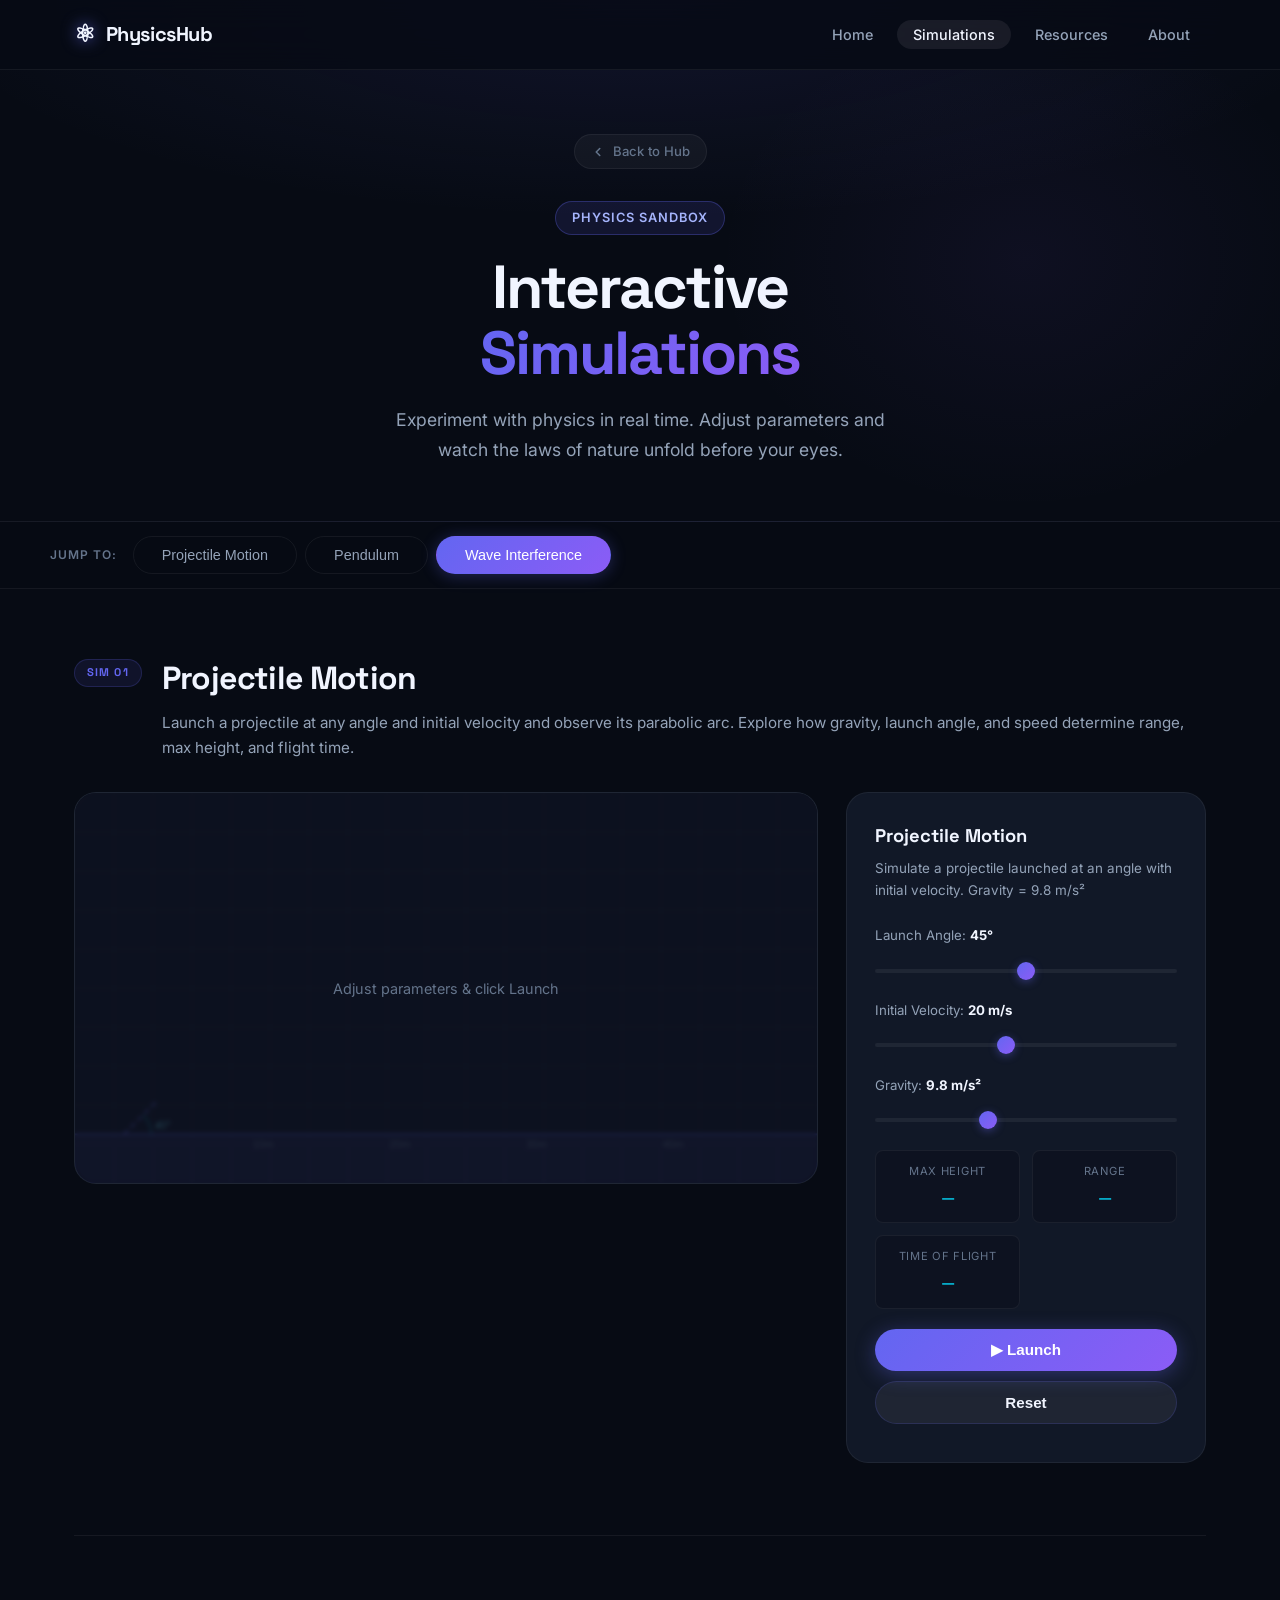
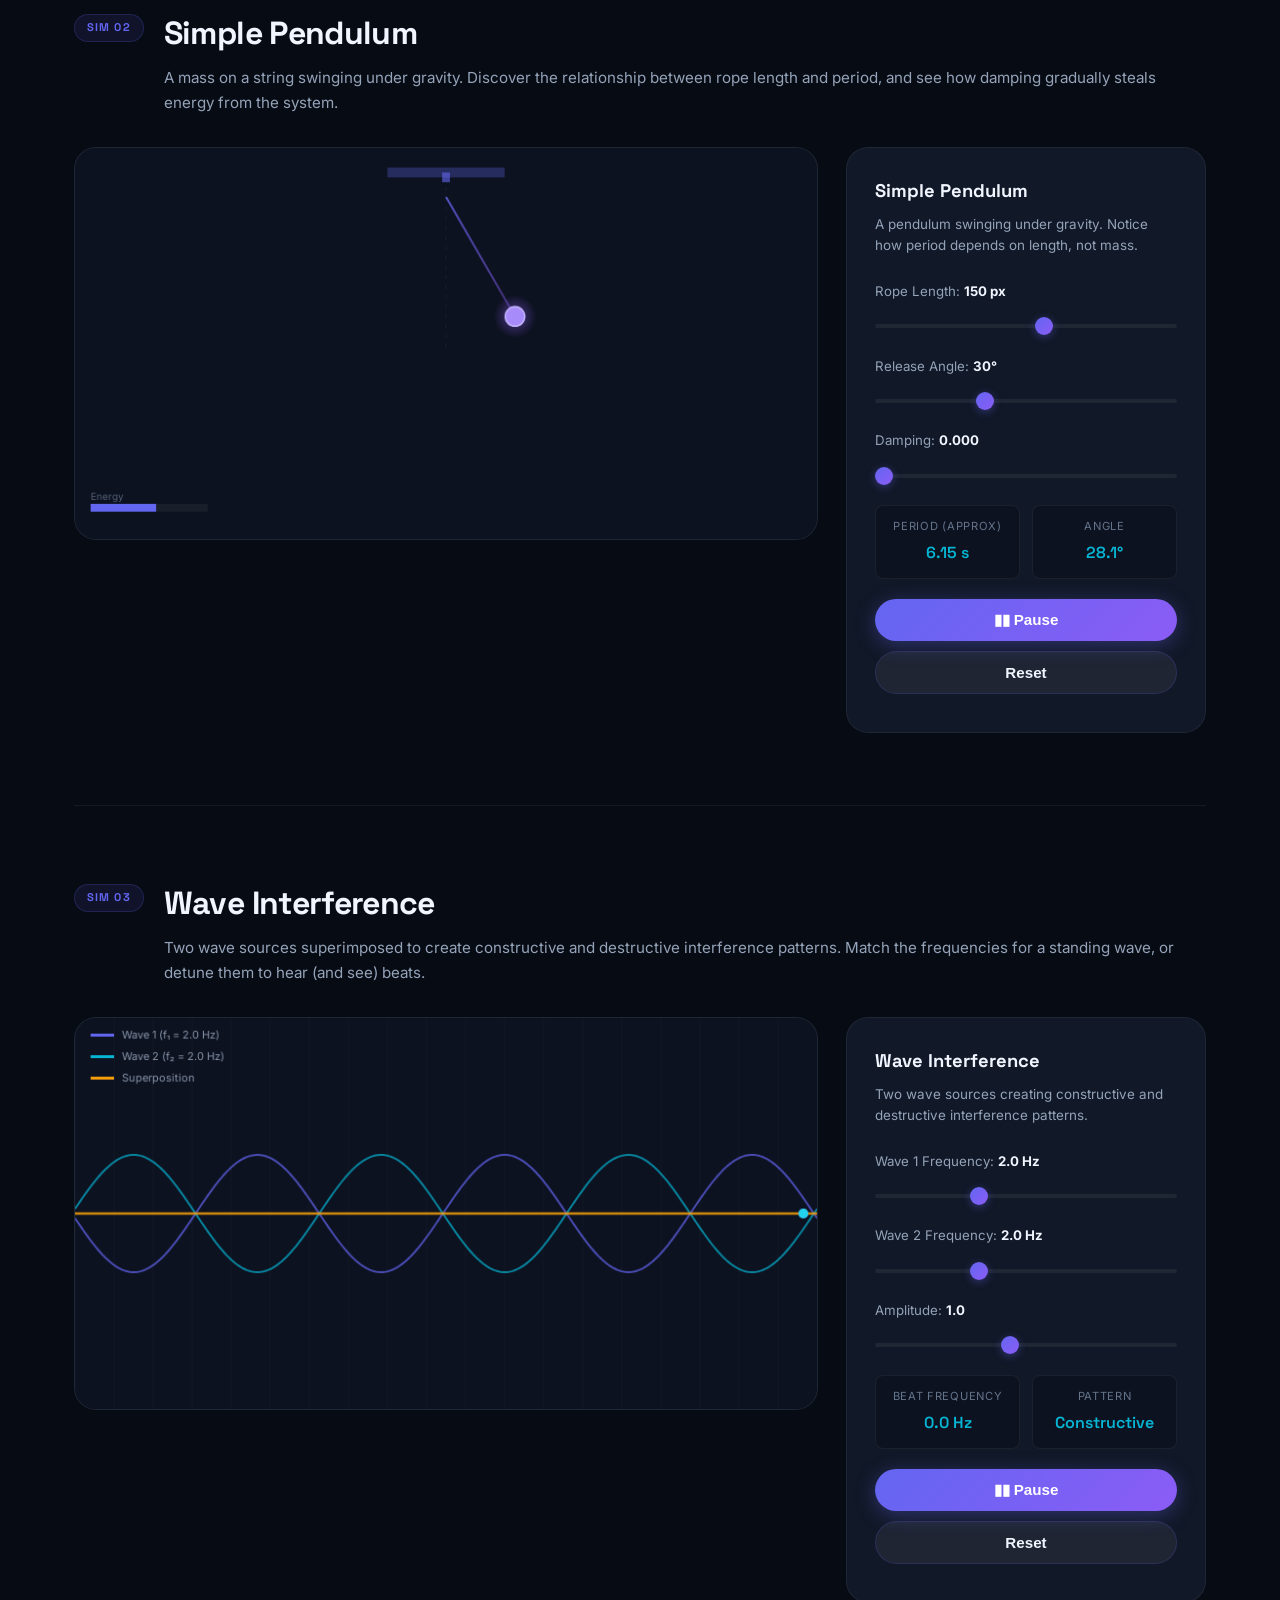
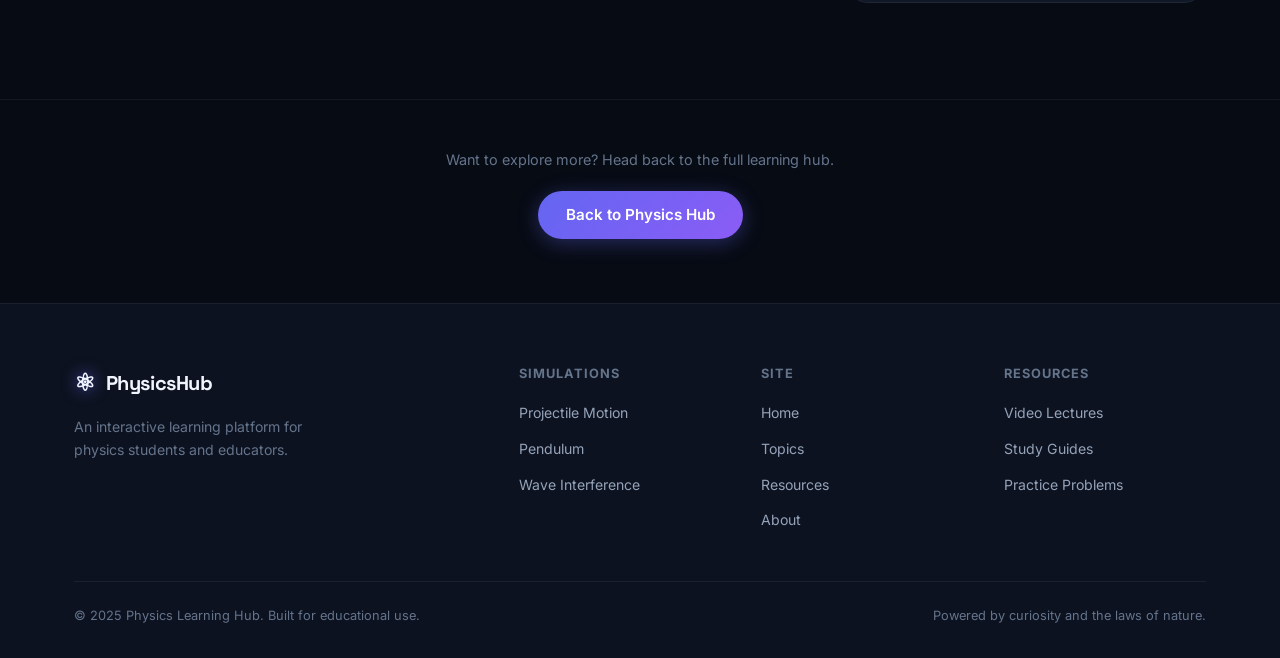
==== simulations.html @ 1db7831d "Initial commit: Physics Learning Hub with interactive simulations" ====
<!DOCTYPE html>
<html lang="en">
<head>
  <meta charset="UTF-8" />
  <meta name="viewport" content="width=device-width, initial-scale=1.0" />
  <title>Interactive Simulations — Physics Learning Hub</title>
  <link rel="stylesheet" href="styles.css" />
  <link rel="preconnect" href="https://fonts.googleapis.com" />
  <link href="https://fonts.googleapis.com/css2?family=Inter:wght@300;400;500;600;700;800&family=Space+Grotesk:wght@400;500;600;700&display=swap" rel="stylesheet" />
  <style>
    /* ---- Simulations page–specific overrides ---- */

    /* Hero / page header */
    .sim-page-hero {
      padding: calc(var(--nav-h) + 64px) 0 56px;
      text-align: center;
      background: radial-gradient(ellipse 80% 60% at 50% 0%,
        rgba(99, 102, 241, 0.10) 0%, transparent 70%);
      border-bottom: 1px solid var(--border-subtle);
      position: relative;
    }

    .sim-page-hero::before {
      content: '';
      position: absolute;
      inset: 0;
      background: radial-gradient(ellipse 40% 80% at 80% 50%,
        rgba(139, 92, 246, 0.06) 0%, transparent 60%);
      pointer-events: none;
    }

    .sim-hero-back {
      display: inline-flex;
      align-items: center;
      gap: 8px;
      font-size: 0.82rem;
      font-weight: 500;
      color: var(--text-muted);
      background: rgba(255,255,255,0.04);
      border: 1px solid var(--border-subtle);
      padding: 6px 16px;
      border-radius: 999px;
      margin-bottom: 32px;
      transition: color 0.2s, border-color 0.2s, background 0.2s;
    }

    .sim-hero-back:hover {
      color: var(--text-primary);
      border-color: rgba(99,102,241,0.35);
      background: rgba(99,102,241,0.06);
    }

    .sim-hero-back svg {
      width: 14px; height: 14px;
      display: inline-block;
    }

    .sim-page-hero .hero-badge {
      animation: none;
      margin-bottom: 20px;
    }

    .sim-page-title {
      font-family: 'Space Grotesk', sans-serif;
      font-size: clamp(2.2rem, 5vw, 3.8rem);
      font-weight: 800;
      letter-spacing: -0.03em;
      line-height: 1.08;
      margin-bottom: 18px;
    }

    .sim-page-subtitle {
      color: var(--text-secondary);
      font-size: clamp(0.95rem, 2vw, 1.1rem);
      max-width: 500px;
      margin: 0 auto;
      line-height: 1.7;
    }

    /* Tab nav strip */
    .sim-tab-strip {
      position: sticky;
      top: var(--nav-h);
      z-index: 100;
      background: rgba(7, 11, 20, 0.88);
      backdrop-filter: blur(16px);
      border-bottom: 1px solid var(--border-subtle);
      padding: 14px 24px;
    }

    .sim-tab-inner {
      max-width: 1180px;
      margin: 0 auto;
      display: flex;
      align-items: center;
      gap: 10px;
      flex-wrap: wrap;
    }

    .sim-tab-label {
      font-size: 0.75rem;
      font-weight: 600;
      text-transform: uppercase;
      letter-spacing: 0.08em;
      color: var(--text-muted);
      margin-right: 6px;
    }

    /* Simulation blocks — full-width stacked layout */
    .sim-blocks-section {
      padding: 64px 0 80px;
    }

    .sim-block {
      margin-bottom: 72px;
      padding-bottom: 72px;
      border-bottom: 1px solid var(--border-subtle);
    }

    .sim-block:last-child {
      margin-bottom: 0;
      padding-bottom: 0;
      border-bottom: none;
    }

    .sim-block-header {
      display: flex;
      align-items: flex-start;
      gap: 20px;
      margin-bottom: 32px;
    }

    .sim-block-number {
      font-family: 'Space Grotesk', sans-serif;
      font-size: 0.7rem;
      font-weight: 700;
      text-transform: uppercase;
      letter-spacing: 0.1em;
      color: var(--accent-indigo);
      background: rgba(99,102,241,0.1);
      border: 1px solid rgba(99,102,241,0.2);
      border-radius: 999px;
      padding: 4px 12px;
      white-space: nowrap;
      margin-top: 6px;
      flex-shrink: 0;
    }

    .sim-block-title {
      font-family: 'Space Grotesk', sans-serif;
      font-size: clamp(1.4rem, 3vw, 2rem);
      font-weight: 700;
      letter-spacing: -0.02em;
      margin-bottom: 6px;
    }

    .sim-block-desc {
      color: var(--text-secondary);
      font-size: 0.95rem;
      line-height: 1.65;
    }

    /* Wider canvas layout on dedicated page */
    .sim-block .demo-layout {
      grid-template-columns: 1fr 360px;
    }

    /* Make canvas area taller on dedicated page */
    .sim-block .demo-canvas-wrap canvas {
      width: 100%;
      height: auto;
    }

    /* Footer link back */
    .sim-footer-back {
      text-align: center;
      padding: 48px 0 64px;
      border-top: 1px solid var(--border-subtle);
      margin-top: 16px;
    }

    .sim-footer-back p {
      color: var(--text-muted);
      font-size: 0.9rem;
      margin-bottom: 20px;
    }

    /* Active nav link highlight on simulations page */
    .nav-link.active-page {
      color: var(--text-primary);
      background: rgba(255,255,255,0.07);
    }

    /* Responsive */
    @media (max-width: 1024px) {
      .sim-block .demo-layout {
        grid-template-columns: 1fr;
      }
    }

    @media (max-width: 768px) {
      .sim-blocks-section { padding: 40px 0 60px; }
      .sim-block { margin-bottom: 52px; padding-bottom: 52px; }
    }
  </style>
</head>
<body>

  <!-- ===================== NAVIGATION ===================== -->
  <nav class="navbar" id="navbar">
    <div class="nav-container">
      <a href="index.html" class="nav-logo">
        <span class="logo-icon">⚛</span>
        <span class="logo-text">PhysicsHub</span>
      </a>
      <ul class="nav-links" id="navLinks">
        <li><a href="index.html" class="nav-link">Home</a></li>
        <li><a href="simulations.html" class="nav-link active-page">Simulations</a></li>
        <li><a href="index.html#resources" class="nav-link">Resources</a></li>
        <li><a href="index.html#about" class="nav-link">About</a></li>
      </ul>
      <button class="nav-toggle" id="navToggle" aria-label="Toggle menu">
        <span></span><span></span><span></span>
      </button>
    </div>
  </nav>

  <!-- ===================== PAGE HERO ===================== -->
  <section class="sim-page-hero">
    <div class="container">
      <div>
        <a href="index.html" class="sim-hero-back">
          <svg viewBox="0 0 16 16" fill="none" xmlns="http://www.w3.org/2000/svg">
            <path d="M10 12L6 8l4-4" stroke="currentColor" stroke-width="1.8" stroke-linecap="round" stroke-linejoin="round"/>
          </svg>
          Back to Hub
        </a>
      </div>
      <div class="hero-badge">Physics Sandbox</div>
      <h1 class="sim-page-title">
        Interactive<br />
        <span class="gradient-text">Simulations</span>
      </h1>
      <p class="sim-page-subtitle">
        Experiment with physics in real time. Adjust parameters and watch the laws of nature unfold before your eyes.
      </p>
    </div>
  </section>

  <!-- ===================== STICKY TAB STRIP ===================== -->
  <div class="sim-tab-strip">
    <div class="sim-tab-inner">
      <span class="sim-tab-label">Jump to:</span>
      <div class="demo-tabs" style="margin-bottom:0; justify-content:flex-start;">
        <button class="demo-tab active" data-demo="projectile">Projectile Motion</button>
        <button class="demo-tab" data-demo="pendulum">Pendulum</button>
        <button class="demo-tab" data-demo="wave">Wave Interference</button>
      </div>
    </div>
  </div>

  <!-- ===================== SIMULATION BLOCKS ===================== -->
  <section class="sim-blocks-section">
    <div class="container">

      <!-- ---- 1. Projectile Motion ---- -->
      <div class="sim-block" id="demo-projectile">
        <div class="sim-block-header">
          <span class="sim-block-number">Sim 01</span>
          <div>
            <h2 class="sim-block-title">Projectile Motion</h2>
            <p class="sim-block-desc">
              Launch a projectile at any angle and initial velocity and observe its parabolic arc.
              Explore how gravity, launch angle, and speed determine range, max height, and flight time.
            </p>
          </div>
        </div>

        <div class="demo-layout">
          <div class="demo-canvas-wrap">
            <canvas id="projectileCanvas" width="760" height="400"></canvas>
            <div class="canvas-overlay" id="projectileOverlay">
              <span>Adjust parameters &amp; click Launch</span>
            </div>
          </div>
          <div class="demo-controls">
            <h3 class="controls-title">Projectile Motion</h3>
            <p class="controls-desc">Simulate a projectile launched at an angle with initial velocity. Gravity = 9.8 m/s²</p>
            <div class="control-group">
              <label for="projAngle">Launch Angle: <strong id="angleVal">45°</strong></label>
              <input type="range" id="projAngle" min="5" max="85" value="45" class="slider" />
            </div>
            <div class="control-group">
              <label for="projVelocity">Initial Velocity: <strong id="velVal">20 m/s</strong></label>
              <input type="range" id="projVelocity" min="5" max="40" value="20" class="slider" />
            </div>
            <div class="control-group">
              <label for="projGravity">Gravity: <strong id="gravVal">9.8 m/s²</strong></label>
              <input type="range" id="projGravity" min="1" max="25" value="9.8" step="0.1" class="slider" />
            </div>
            <div class="demo-readouts">
              <div class="readout">
                <span class="readout-label">Max Height</span>
                <span class="readout-value" id="readMaxH">—</span>
              </div>
              <div class="readout">
                <span class="readout-label">Range</span>
                <span class="readout-value" id="readRange">—</span>
              </div>
              <div class="readout">
                <span class="readout-label">Time of Flight</span>
                <span class="readout-value" id="readTime">—</span>
              </div>
            </div>
            <button class="btn btn-primary" id="launchBtn">&#9654; Launch</button>
            <button class="btn btn-ghost" id="resetProjBtn">Reset</button>
          </div>
        </div>
      </div>

      <!-- ---- 2. Pendulum ---- -->
      <div class="sim-block" id="demo-pendulum">
        <div class="sim-block-header">
          <span class="sim-block-number">Sim 02</span>
          <div>
            <h2 class="sim-block-title">Simple Pendulum</h2>
            <p class="sim-block-desc">
              A mass on a string swinging under gravity. Discover the relationship between rope length
              and period, and see how damping gradually steals energy from the system.
            </p>
          </div>
        </div>

        <div class="demo-layout">
          <div class="demo-canvas-wrap">
            <canvas id="pendulumCanvas" width="760" height="400"></canvas>
          </div>
          <div class="demo-controls">
            <h3 class="controls-title">Simple Pendulum</h3>
            <p class="controls-desc">A pendulum swinging under gravity. Notice how period depends on length, not mass.</p>
            <div class="control-group">
              <label for="pendLength">Rope Length: <strong id="lenVal">150 px</strong></label>
              <input type="range" id="pendLength" min="60" max="220" value="150" class="slider" />
            </div>
            <div class="control-group">
              <label for="pendAngle">Release Angle: <strong id="pendAngleVal">30°</strong></label>
              <input type="range" id="pendAngle" min="5" max="75" value="30" class="slider" />
            </div>
            <div class="control-group">
              <label for="pendDamping">Damping: <strong id="dampVal">0.00</strong></label>
              <input type="range" id="pendDamping" min="0" max="0.05" value="0" step="0.001" class="slider" />
            </div>
            <div class="demo-readouts">
              <div class="readout">
                <span class="readout-label">Period (approx)</span>
                <span class="readout-value" id="readPeriod">—</span>
              </div>
              <div class="readout">
                <span class="readout-label">Angle</span>
                <span class="readout-value" id="readAngle">—</span>
              </div>
            </div>
            <button class="btn btn-primary" id="pendToggleBtn">&#9646;&#9646; Pause</button>
            <button class="btn btn-ghost" id="resetPendBtn">Reset</button>
          </div>
        </div>
      </div>

      <!-- ---- 3. Wave Interference ---- -->
      <div class="sim-block" id="demo-wave">
        <div class="sim-block-header">
          <span class="sim-block-number">Sim 03</span>
          <div>
            <h2 class="sim-block-title">Wave Interference</h2>
            <p class="sim-block-desc">
              Two wave sources superimposed to create constructive and destructive interference patterns.
              Match the frequencies for a standing wave, or detune them to hear (and see) beats.
            </p>
          </div>
        </div>

        <div class="demo-layout">
          <div class="demo-canvas-wrap">
            <canvas id="waveCanvas" width="760" height="400"></canvas>
          </div>
          <div class="demo-controls">
            <h3 class="controls-title">Wave Interference</h3>
            <p class="controls-desc">Two wave sources creating constructive and destructive interference patterns.</p>
            <div class="control-group">
              <label for="wave1Freq">Wave 1 Frequency: <strong id="w1FreqVal">2.0 Hz</strong></label>
              <input type="range" id="wave1Freq" min="0.5" max="5" value="2" step="0.1" class="slider" />
            </div>
            <div class="control-group">
              <label for="wave2Freq">Wave 2 Frequency: <strong id="w2FreqVal">2.0 Hz</strong></label>
              <input type="range" id="wave2Freq" min="0.5" max="5" value="2" step="0.1" class="slider" />
            </div>
            <div class="control-group">
              <label for="waveAmp">Amplitude: <strong id="wAmpVal">1.0</strong></label>
              <input type="range" id="waveAmp" min="0.2" max="2" value="1" step="0.1" class="slider" />
            </div>
            <div class="demo-readouts">
              <div class="readout">
                <span class="readout-label">Beat Frequency</span>
                <span class="readout-value" id="readBeat">—</span>
              </div>
              <div class="readout">
                <span class="readout-label">Pattern</span>
                <span class="readout-value" id="readPattern">—</span>
              </div>
            </div>
            <button class="btn btn-primary" id="waveToggleBtn">&#9646;&#9646; Pause</button>
            <button class="btn btn-ghost" id="resetWaveBtn">Reset</button>
          </div>
        </div>
      </div>

    </div>
  </section>

  <!-- ===================== FOOTER BACK LINK ===================== -->
  <div class="sim-footer-back">
    <div class="container">
      <p>Want to explore more? Head back to the full learning hub.</p>
      <a href="index.html" class="btn btn-primary">Back to Physics Hub</a>
    </div>
  </div>

  <!-- ===================== FOOTER ===================== -->
  <footer class="footer">
    <div class="container">
      <div class="footer-grid">
        <div class="footer-brand">
          <div class="nav-logo">
            <span class="logo-icon">⚛</span>
            <span class="logo-text">PhysicsHub</span>
          </div>
          <p>An interactive learning platform for physics students and educators.</p>
        </div>
        <div class="footer-links">
          <h4>Simulations</h4>
          <ul>
            <li><a href="#demo-projectile">Projectile Motion</a></li>
            <li><a href="#demo-pendulum">Pendulum</a></li>
            <li><a href="#demo-wave">Wave Interference</a></li>
          </ul>
        </div>
        <div class="footer-links">
          <h4>Site</h4>
          <ul>
            <li><a href="index.html">Home</a></li>
            <li><a href="index.html#topics">Topics</a></li>
            <li><a href="index.html#resources">Resources</a></li>
            <li><a href="index.html#about">About</a></li>
          </ul>
        </div>
        <div class="footer-links">
          <h4>Resources</h4>
          <ul>
            <li><a href="index.html#resources">Video Lectures</a></li>
            <li><a href="index.html#resources">Study Guides</a></li>
            <li><a href="index.html#resources">Practice Problems</a></li>
          </ul>
        </div>
      </div>
      <div class="footer-bottom">
        <p>&copy; 2025 Physics Learning Hub. Built for educational use.</p>
        <p>Powered by curiosity and the laws of nature.</p>
      </div>
    </div>
  </footer>

  <!-- Scripts — no particles.js needed on this page -->
  <script src="simulations.js"></script>
</body>
</html>
---- styles.css ----
/* =====================================================
   PHYSICS LEARNING HUB — MAIN STYLESHEET
   Dark Space / Academic Aesthetic
   ===================================================== */

/* ---- CSS Custom Properties ---- */
:root {
  /* Colors */
  --bg-deep:       #070b14;
  --bg-surface:    #0d1220;
  --bg-card:       #111827;
  --bg-card-hover: #161f30;
  --border:        rgba(99, 102, 241, 0.18);
  --border-subtle: rgba(255, 255, 255, 0.06);

  --text-primary:   #f1f5ff;
  --text-secondary: #94a3b8;
  --text-muted:     #64748b;

  --accent-indigo:  #6366f1;
  --accent-violet:  #8b5cf6;
  --accent-cyan:    #06b6d4;
  --accent-amber:   #f59e0b;
  --accent-emerald: #10b981;
  --accent-rose:    #f43f5e;

  --gradient-primary: linear-gradient(135deg, #6366f1, #8b5cf6);
  --gradient-glow:    linear-gradient(135deg, rgba(99,102,241,0.15), rgba(139,92,246,0.08));

  /* Sizing */
  --nav-h:    70px;
  --radius-s: 8px;
  --radius-m: 14px;
  --radius-l: 22px;
  --radius-xl: 32px;

  /* Transitions */
  --ease-smooth: cubic-bezier(0.4, 0, 0.2, 1);
  --ease-spring: cubic-bezier(0.34, 1.56, 0.64, 1);
}

/* ---- Reset & Base ---- */
*, *::before, *::after { box-sizing: border-box; margin: 0; padding: 0; }

html {
  scroll-behavior: smooth;
  font-size: 16px;
}

body {
  background-color: var(--bg-deep);
  color: var(--text-primary);
  font-family: 'Inter', system-ui, sans-serif;
  line-height: 1.6;
  overflow-x: hidden;
}

a { color: inherit; text-decoration: none; }
ul { list-style: none; }
img, svg, canvas { display: block; max-width: 100%; }
button { cursor: pointer; border: none; background: none; }

/* ---- Utility ---- */
.container {
  max-width: 1180px;
  margin: 0 auto;
  padding: 0 24px;
}

.gradient-text {
  background: var(--gradient-primary);
  -webkit-background-clip: text;
  -webkit-text-fill-color: transparent;
  background-clip: text;
}

/* ===================== NAVBAR ===================== */
.navbar {
  position: fixed;
  top: 0; left: 0; right: 0;
  z-index: 1000;
  height: var(--nav-h);
  background: rgba(7, 11, 20, 0.8);
  backdrop-filter: blur(18px);
  border-bottom: 1px solid var(--border-subtle);
  transition: background 0.3s var(--ease-smooth), box-shadow 0.3s var(--ease-smooth);
}

.navbar.scrolled {
  background: rgba(7, 11, 20, 0.96);
  box-shadow: 0 4px 32px rgba(0, 0, 0, 0.4);
}

.nav-container {
  max-width: 1180px;
  margin: 0 auto;
  padding: 0 24px;
  height: 100%;
  display: flex;
  align-items: center;
  justify-content: space-between;
}

.nav-logo {
  display: flex;
  align-items: center;
  gap: 10px;
  font-family: 'Space Grotesk', sans-serif;
  font-weight: 700;
  font-size: 1.25rem;
  letter-spacing: -0.02em;
  transition: opacity 0.2s;
}

.nav-logo:hover { opacity: 0.85; }

.logo-icon {
  font-size: 1.5rem;
  filter: drop-shadow(0 0 8px rgba(99, 102, 241, 0.8));
  animation: atomSpin 12s linear infinite;
}

@keyframes atomSpin {
  from { filter: drop-shadow(0 0 8px rgba(99,102,241,0.8)) hue-rotate(0deg); }
  to   { filter: drop-shadow(0 0 8px rgba(139,92,246,0.8)) hue-rotate(360deg); }
}

.nav-links {
  display: flex;
  align-items: center;
  gap: 8px;
}

.nav-link {
  padding: 6px 16px;
  border-radius: 999px;
  font-size: 0.9rem;
  font-weight: 500;
  color: var(--text-secondary);
  transition: color 0.2s, background 0.2s;
}

.nav-link:hover {
  color: var(--text-primary);
  background: rgba(255, 255, 255, 0.07);
}

.nav-toggle {
  display: none;
  flex-direction: column;
  gap: 5px;
  padding: 8px;
}

.nav-toggle span {
  display: block;
  width: 22px; height: 2px;
  background: var(--text-primary);
  border-radius: 2px;
  transition: transform 0.3s, opacity 0.3s;
}

/* ===================== HERO ===================== */
.hero {
  position: relative;
  min-height: 100vh;
  display: flex;
  align-items: center;
  justify-content: center;
  overflow: hidden;
  padding-top: var(--nav-h);
}

#particleCanvas {
  position: absolute;
  inset: 0;
  width: 100%;
  height: 100%;
  pointer-events: none;
}

/* Radial vignette over canvas */
.hero::after {
  content: '';
  position: absolute;
  inset: 0;
  background: radial-gradient(ellipse 70% 60% at 50% 50%, transparent 30%, var(--bg-deep) 100%);
  pointer-events: none;
}

.hero-content {
  position: relative;
  z-index: 2;
  text-align: center;
  max-width: 780px;
  padding: 40px 24px;
}

.hero-badge {
  display: inline-flex;
  align-items: center;
  gap: 8px;
  background: rgba(99, 102, 241, 0.12);
  border: 1px solid rgba(99, 102, 241, 0.3);
  color: #a5b4fc;
  font-size: 0.8rem;
  font-weight: 600;
  letter-spacing: 0.08em;
  text-transform: uppercase;
  padding: 6px 16px;
  border-radius: 999px;
  margin-bottom: 28px;
  animation: fadeInDown 0.8s var(--ease-smooth) both;
}

.hero-title {
  font-family: 'Space Grotesk', sans-serif;
  font-size: clamp(3rem, 8vw, 6rem);
  font-weight: 800;
  line-height: 1.05;
  letter-spacing: -0.03em;
  margin-bottom: 24px;
  animation: fadeInUp 0.9s 0.1s var(--ease-smooth) both;
}

.hero-subtitle {
  font-size: clamp(1rem, 2.5vw, 1.2rem);
  color: var(--text-secondary);
  line-height: 1.7;
  max-width: 560px;
  margin: 0 auto 40px;
  animation: fadeInUp 0.9s 0.2s var(--ease-smooth) both;
}

.hero-actions {
  display: flex;
  gap: 16px;
  justify-content: center;
  flex-wrap: wrap;
  margin-bottom: 56px;
  animation: fadeInUp 0.9s 0.3s var(--ease-smooth) both;
}

.hero-stats {
  display: flex;
  align-items: center;
  justify-content: center;
  gap: 32px;
  animation: fadeInUp 0.9s 0.4s var(--ease-smooth) both;
}

.stat { text-align: center; }

.stat-number {
  display: block;
  font-family: 'Space Grotesk', sans-serif;
  font-size: 2rem;
  font-weight: 700;
  color: var(--accent-indigo);
  line-height: 1;
}

.stat-label {
  font-size: 0.78rem;
  color: var(--text-muted);
  text-transform: uppercase;
  letter-spacing: 0.06em;
}

.stat-divider {
  width: 1px; height: 40px;
  background: var(--border-subtle);
}

.hero-scroll-hint {
  position: absolute;
  bottom: 32px;
  left: 50%;
  transform: translateX(-50%);
  z-index: 2;
  display: flex;
  flex-direction: column;
  align-items: center;
  gap: 8px;
  color: var(--text-muted);
  font-size: 0.75rem;
  letter-spacing: 0.08em;
  text-transform: uppercase;
  animation: fadeIn 1.5s 1s both;
}

.scroll-arrow {
  width: 20px; height: 20px;
  border-right: 2px solid var(--text-muted);
  border-bottom: 2px solid var(--text-muted);
  transform: rotate(45deg);
  animation: scrollBounce 1.4s ease-in-out infinite;
}

@keyframes scrollBounce {
  0%, 100% { transform: rotate(45deg) translateY(0); }
  50%       { transform: rotate(45deg) translateY(6px); }
}

/* ===================== BUTTONS ===================== */
.btn {
  display: inline-flex;
  align-items: center;
  justify-content: center;
  gap: 8px;
  padding: 12px 28px;
  border-radius: 999px;
  font-size: 0.95rem;
  font-weight: 600;
  transition: all 0.22s var(--ease-smooth);
  cursor: pointer;
  border: none;
  text-decoration: none;
}

.btn-primary {
  background: var(--gradient-primary);
  color: #fff;
  box-shadow: 0 4px 20px rgba(99, 102, 241, 0.35);
}

.btn-primary:hover {
  transform: translateY(-2px);
  box-shadow: 0 8px 32px rgba(99, 102, 241, 0.5);
}

.btn-primary:active { transform: translateY(0); }

.btn-ghost {
  background: rgba(255, 255, 255, 0.06);
  color: var(--text-primary);
  border: 1px solid var(--border);
}

.btn-ghost:hover {
  background: rgba(255, 255, 255, 0.1);
  border-color: rgba(99, 102, 241, 0.4);
  transform: translateY(-2px);
}

.btn-card {
  background: rgba(99, 102, 241, 0.1);
  color: #a5b4fc;
  border: 1px solid rgba(99, 102, 241, 0.25);
  padding: 8px 20px;
  font-size: 0.88rem;
}

.btn-card:hover {
  background: rgba(99, 102, 241, 0.2);
  border-color: rgba(99, 102, 241, 0.5);
  transform: translateX(4px);
}

/* ===================== SECTION HEADERS ===================== */
.section-header {
  text-align: center;
  margin-bottom: 48px;
}

.section-header.left-align { text-align: left; }

.section-title {
  font-family: 'Space Grotesk', sans-serif;
  font-size: clamp(1.8rem, 4vw, 2.6rem);
  font-weight: 700;
  letter-spacing: -0.025em;
  margin-bottom: 12px;
}

.section-subtitle {
  color: var(--text-secondary);
  font-size: 1.05rem;
  max-width: 560px;
  margin: 0 auto;
}

/* ===================== SEARCH SECTION ===================== */
.search-section {
  padding: 80px 0 0;
}

.search-bar-wrapper {
  position: relative;
  max-width: 560px;
  margin: 0 auto 24px;
}

.search-icon {
  position: absolute;
  left: 18px;
  top: 50%;
  transform: translateY(-50%);
  font-size: 1.1rem;
  pointer-events: none;
  opacity: 0.5;
}

.search-bar {
  width: 100%;
  padding: 14px 48px 14px 48px;
  background: var(--bg-card);
  border: 1px solid var(--border);
  border-radius: 999px;
  color: var(--text-primary);
  font-size: 0.95rem;
  font-family: inherit;
  outline: none;
  transition: border-color 0.2s, box-shadow 0.2s;
}

.search-bar::placeholder { color: var(--text-muted); }

.search-bar:focus {
  border-color: var(--accent-indigo);
  box-shadow: 0 0 0 3px rgba(99, 102, 241, 0.15);
}

.search-clear {
  position: absolute;
  right: 16px;
  top: 50%;
  transform: translateY(-50%);
  color: var(--text-muted);
  font-size: 1rem;
  width: 24px; height: 24px;
  display: flex; align-items: center; justify-content: center;
  border-radius: 50%;
  transition: background 0.2s, color 0.2s;
}

.search-clear:hover {
  background: rgba(255,255,255,0.08);
  color: var(--text-primary);
}

.filter-chips {
  display: flex;
  gap: 10px;
  justify-content: center;
  flex-wrap: wrap;
  padding-bottom: 4px;
}

.chip {
  padding: 6px 18px;
  border-radius: 999px;
  font-size: 0.82rem;
  font-weight: 500;
  border: 1px solid var(--border-subtle);
  color: var(--text-secondary);
  background: transparent;
  transition: all 0.2s var(--ease-smooth);
  cursor: pointer;
}

.chip:hover {
  border-color: var(--accent-indigo);
  color: var(--text-primary);
}

.chip.active {
  background: var(--gradient-primary);
  color: #fff;
  border-color: transparent;
  box-shadow: 0 2px 12px rgba(99, 102, 241, 0.3);
}

/* ===================== TOPICS GRID ===================== */
.topics-grid-section { padding: 40px 0 80px; }

.topics-grid {
  display: grid;
  grid-template-columns: repeat(auto-fill, minmax(320px, 1fr));
  gap: 24px;
  position: relative;
}

.topic-card {
  position: relative;
  background: var(--bg-card);
  border: 1px solid var(--border-subtle);
  border-radius: var(--radius-l);
  padding: 28px;
  overflow: hidden;
  transition: transform 0.3s var(--ease-spring), border-color 0.3s, box-shadow 0.3s;
  cursor: default;
}

.topic-card:hover {
  transform: translateY(-6px);
  border-color: var(--border);
  box-shadow: 0 20px 60px rgba(0, 0, 0, 0.4);
}

.topic-card.hidden {
  display: none;
}

/* Animated gradient glow on hover */
.card-glow {
  position: absolute;
  top: -40%; left: -40%;
  width: 180%; height: 180%;
  border-radius: 50%;
  opacity: 0;
  transition: opacity 0.5s;
  pointer-events: none;
}

.topic-card[data-category="mechanics"]     .card-glow { background: radial-gradient(circle, rgba(6,182,212,0.07) 0%, transparent 70%); }
.topic-card[data-category="thermo"]        .card-glow { background: radial-gradient(circle, rgba(245,158,11,0.07) 0%, transparent 70%); }
.topic-card[data-category="waves"]         .card-glow { background: radial-gradient(circle, rgba(16,185,129,0.07) 0%, transparent 70%); }
.topic-card[data-category="em"]            .card-glow { background: radial-gradient(circle, rgba(99,102,241,0.1) 0%, transparent 70%); }
.topic-card[data-category="modern"]        .card-glow { background: radial-gradient(circle, rgba(139,92,246,0.1) 0%, transparent 70%); }

.topic-card:hover .card-glow { opacity: 1; }

.card-header {
  display: flex;
  align-items: flex-start;
  justify-content: space-between;
  margin-bottom: 20px;
}

.card-icon {
  width: 52px; height: 52px;
  border-radius: var(--radius-m);
  display: flex; align-items: center; justify-content: center;
  padding: 12px;
  flex-shrink: 0;
}

.card-icon svg { width: 100%; height: 100%; }

.mechanics-icon { background: rgba(6, 182, 212, 0.12); color: #22d3ee; }
.thermo-icon    { background: rgba(245, 158, 11, 0.12); color: #fbbf24; }
.waves-icon     { background: rgba(16, 185, 129, 0.12); color: #34d399; }
.em-icon        { background: rgba(99, 102, 241, 0.14); color: #818cf8; }
.modern-icon    { background: rgba(139, 92, 246, 0.14); color: #a78bfa; }

.card-badge {
  font-size: 0.7rem;
  font-weight: 700;
  letter-spacing: 0.08em;
  text-transform: uppercase;
  color: var(--text-muted);
  background: rgba(255,255,255,0.04);
  border: 1px solid var(--border-subtle);
  padding: 3px 10px;
  border-radius: 999px;
}

.card-title {
  font-family: 'Space Grotesk', sans-serif;
  font-size: 1.3rem;
  font-weight: 700;
  margin-bottom: 10px;
  letter-spacing: -0.01em;
}

.card-desc {
  font-size: 0.88rem;
  color: var(--text-secondary);
  line-height: 1.6;
  margin-bottom: 18px;
}

.card-topics {
  margin-bottom: 22px;
}

.card-topics li {
  font-size: 0.82rem;
  color: var(--text-muted);
  padding: 5px 0;
  border-bottom: 1px solid var(--border-subtle);
  display: flex;
  align-items: center;
  gap: 8px;
}

.card-topics li::before {
  content: '';
  width: 5px; height: 5px;
  border-radius: 50%;
  background: var(--accent-indigo);
  flex-shrink: 0;
}

.card-footer {
  display: flex;
  align-items: center;
  justify-content: space-between;
}

.card-lessons {
  font-size: 0.78rem;
  color: var(--text-muted);
}

/* No results */
.no-results {
  grid-column: 1 / -1;
  text-align: center;
  padding: 80px 24px;
}

.no-results-icon { font-size: 3rem; display: block; margin-bottom: 16px; }
.no-results h3   { font-size: 1.2rem; margin-bottom: 8px; }
.no-results p    { color: var(--text-muted); }

/* ===================== DEMO SECTION ===================== */
.demo-section {
  padding: 80px 0;
  background: radial-gradient(ellipse 80% 60% at 50% 0%, rgba(99, 102, 241, 0.06) 0%, transparent 70%);
}

.demo-tabs {
  display: flex;
  gap: 8px;
  justify-content: center;
  margin-bottom: 32px;
  flex-wrap: wrap;
}

.demo-tab {
  padding: 10px 28px;
  border-radius: 999px;
  border: 1px solid var(--border-subtle);
  color: var(--text-secondary);
  font-size: 0.9rem;
  font-weight: 500;
  transition: all 0.2s var(--ease-smooth);
}

.demo-tab:hover {
  border-color: var(--accent-indigo);
  color: var(--text-primary);
}

.demo-tab.active {
  background: var(--gradient-primary);
  color: #fff;
  border-color: transparent;
  box-shadow: 0 2px 16px rgba(99, 102, 241, 0.3);
}

.demo-panel {
  display: none;
  animation: fadeInUp 0.4s var(--ease-smooth) both;
}

.demo-panel.active { display: block; }

.demo-layout {
  display: grid;
  grid-template-columns: 1fr 340px;
  gap: 28px;
  align-items: start;
}

.demo-canvas-wrap {
  position: relative;
  background: var(--bg-card);
  border: 1px solid var(--border-subtle);
  border-radius: var(--radius-l);
  overflow: hidden;
}

.demo-canvas-wrap canvas {
  width: 100%;
  height: auto;
  display: block;
}

.canvas-overlay {
  position: absolute;
  inset: 0;
  display: flex;
  align-items: center;
  justify-content: center;
  background: rgba(13, 18, 32, 0.7);
  color: var(--text-muted);
  font-size: 0.9rem;
  pointer-events: none;
  transition: opacity 0.4s;
  backdrop-filter: blur(2px);
}

.canvas-overlay.hidden { opacity: 0; pointer-events: none; }

.demo-controls {
  background: var(--bg-card);
  border: 1px solid var(--border-subtle);
  border-radius: var(--radius-l);
  padding: 28px;
}

.controls-title {
  font-family: 'Space Grotesk', sans-serif;
  font-size: 1.15rem;
  font-weight: 700;
  margin-bottom: 8px;
}

.controls-desc {
  font-size: 0.84rem;
  color: var(--text-secondary);
  margin-bottom: 24px;
  line-height: 1.6;
}

.control-group {
  margin-bottom: 20px;
}

.control-group label {
  display: block;
  font-size: 0.83rem;
  color: var(--text-secondary);
  margin-bottom: 8px;
}

.control-group label strong {
  color: var(--text-primary);
}

.slider {
  width: 100%;
  height: 4px;
  -webkit-appearance: none;
  appearance: none;
  background: var(--border-subtle);
  border-radius: 2px;
  outline: none;
  transition: background 0.2s;
}

.slider::-webkit-slider-thumb {
  -webkit-appearance: none;
  width: 18px; height: 18px;
  border-radius: 50%;
  background: var(--gradient-primary);
  cursor: pointer;
  box-shadow: 0 2px 8px rgba(99, 102, 241, 0.4);
  transition: transform 0.2s;
}

.slider::-webkit-slider-thumb:hover {
  transform: scale(1.2);
}

.slider:focus { background: rgba(99,102,241,0.25); }

.demo-readouts {
  display: grid;
  grid-template-columns: 1fr 1fr;
  gap: 12px;
  margin-bottom: 20px;
}

.readout {
  background: var(--bg-surface);
  border: 1px solid var(--border-subtle);
  border-radius: var(--radius-s);
  padding: 12px;
  text-align: center;
}

.readout-label {
  display: block;
  font-size: 0.7rem;
  text-transform: uppercase;
  letter-spacing: 0.06em;
  color: var(--text-muted);
  margin-bottom: 4px;
}

.readout-value {
  display: block;
  font-family: 'Space Grotesk', sans-serif;
  font-size: 1rem;
  font-weight: 600;
  color: var(--accent-cyan);
}

.demo-controls .btn { width: 100%; margin-bottom: 10px; }

/* ===================== FORMULAS SECTION ===================== */
.formulas-section {
  padding: 80px 0;
  background: linear-gradient(180deg, transparent, rgba(99, 102, 241, 0.04) 50%, transparent);
}

.formulas-grid {
  display: grid;
  grid-template-columns: repeat(auto-fill, minmax(180px, 1fr));
  gap: 18px;
}

.formula-card {
  background: var(--bg-card);
  border: 1px solid var(--border-subtle);
  border-radius: var(--radius-m);
  padding: 22px 18px;
  transition: border-color 0.2s, transform 0.2s;
}

.formula-card:hover {
  border-color: rgba(99, 102, 241, 0.3);
  transform: translateY(-3px);
}

.formula-card h4 {
  font-size: 0.8rem;
  font-weight: 600;
  text-transform: uppercase;
  letter-spacing: 0.07em;
  color: var(--text-muted);
  margin-bottom: 14px;
  border-bottom: 1px solid var(--border-subtle);
  padding-bottom: 8px;
}

.formula {
  font-family: 'Space Grotesk', sans-serif;
  font-size: 0.95rem;
  color: var(--accent-cyan);
  padding: 6px 0;
  border-bottom: 1px solid rgba(255,255,255,0.03);
  letter-spacing: 0.02em;
}

.formula:last-child { border-bottom: none; }

/* ===================== RESOURCES SECTION ===================== */
.resources-section {
  padding: 80px 0;
}

.resources-grid {
  display: grid;
  grid-template-columns: repeat(auto-fill, minmax(260px, 1fr));
  gap: 24px;
}

.resource-group {
  background: var(--bg-card);
  border: 1px solid var(--border-subtle);
  border-radius: var(--radius-l);
  padding: 28px;
  transition: border-color 0.2s;
}

.resource-group:hover {
  border-color: rgba(99, 102, 241, 0.25);
}

.resource-group-header {
  display: flex;
  align-items: center;
  gap: 12px;
  margin-bottom: 20px;
  padding-bottom: 16px;
  border-bottom: 1px solid var(--border-subtle);
}

.resource-group-icon {
  font-size: 1.5rem;
  width: 44px; height: 44px;
  display: flex; align-items: center; justify-content: center;
  background: rgba(99, 102, 241, 0.1);
  border-radius: var(--radius-s);
}

.resource-group-header h3 {
  font-size: 1rem;
  font-weight: 600;
}

.resource-list li {
  padding: 8px 0;
  border-bottom: 1px solid rgba(255,255,255,0.03);
}

.resource-list li:last-child { border-bottom: none; }

.resource-link {
  font-size: 0.86rem;
  color: var(--text-secondary);
  display: flex;
  align-items: center;
  gap: 6px;
  transition: color 0.2s, padding-left 0.2s;
}

.resource-link:hover {
  color: #818cf8;
  padding-left: 4px;
}

.resource-link.external::after {
  content: '↗';
  font-size: 0.75rem;
  opacity: 0.6;
}

/* ===================== ABOUT SECTION ===================== */
.about-section {
  padding: 80px 0;
  background: radial-gradient(ellipse 80% 50% at 80% 50%, rgba(139, 92, 246, 0.06) 0%, transparent 60%);
}

.about-grid {
  display: grid;
  grid-template-columns: 1fr 360px;
  gap: 60px;
  align-items: center;
}

.about-text p {
  color: var(--text-secondary);
  line-height: 1.8;
  margin-bottom: 20px;
  font-size: 0.98rem;
}

.about-features {
  margin-top: 28px;
  display: flex;
  flex-direction: column;
  gap: 12px;
}

.about-feature {
  display: flex;
  align-items: center;
  gap: 12px;
  font-size: 0.9rem;
  color: var(--text-secondary);
}

.feature-icon {
  color: var(--accent-emerald);
  font-weight: 700;
  font-size: 1rem;
  flex-shrink: 0;
}

.instructor-card {
  background: var(--bg-card);
  border: 1px solid var(--border-subtle);
  border-radius: var(--radius-xl);
  padding: 36px 28px;
  text-align: center;
  transition: border-color 0.3s, box-shadow 0.3s;
}

.instructor-card:hover {
  border-color: rgba(99, 102, 241, 0.3);
  box-shadow: 0 24px 60px rgba(0,0,0,0.3);
}

.instructor-avatar {
  width: 88px; height: 88px;
  border-radius: 50%;
  overflow: hidden;
  margin: 0 auto 20px;
  border: 3px solid rgba(99, 102, 241, 0.3);
  box-shadow: 0 0 24px rgba(99, 102, 241, 0.2);
}

.instructor-avatar svg { width: 100%; height: 100%; }

.instructor-name {
  font-family: 'Space Grotesk', sans-serif;
  font-size: 1.2rem;
  font-weight: 700;
  margin-bottom: 4px;
}

.instructor-title {
  font-size: 0.82rem;
  color: var(--accent-indigo);
  font-weight: 600;
  text-transform: uppercase;
  letter-spacing: 0.07em;
  margin-bottom: 14px;
}

.instructor-bio {
  font-size: 0.85rem;
  color: var(--text-secondary);
  line-height: 1.7;
  margin-bottom: 22px;
}

.instructor-links {
  display: flex;
  gap: 12px;
  justify-content: center;
}

.instructor-link {
  padding: 7px 18px;
  border: 1px solid var(--border);
  border-radius: 999px;
  font-size: 0.82rem;
  font-weight: 500;
  color: var(--text-secondary);
  transition: all 0.2s;
}

.instructor-link:hover {
  border-color: var(--accent-indigo);
  color: var(--text-primary);
  background: rgba(99, 102, 241, 0.08);
}

/* ===================== FOOTER ===================== */
.footer {
  background: var(--bg-surface);
  border-top: 1px solid var(--border-subtle);
  padding: 60px 0 32px;
}

.footer-grid {
  display: grid;
  grid-template-columns: 2fr 1fr 1fr 1fr;
  gap: 40px;
  margin-bottom: 48px;
}

.footer-brand p {
  font-size: 0.88rem;
  color: var(--text-muted);
  margin-top: 14px;
  max-width: 240px;
  line-height: 1.6;
}

.footer-links h4 {
  font-size: 0.8rem;
  font-weight: 700;
  text-transform: uppercase;
  letter-spacing: 0.08em;
  color: var(--text-muted);
  margin-bottom: 16px;
}

.footer-links ul { display: flex; flex-direction: column; gap: 10px; }

.footer-links a {
  font-size: 0.88rem;
  color: var(--text-secondary);
  transition: color 0.2s;
}

.footer-links a:hover { color: var(--text-primary); }

.footer-bottom {
  display: flex;
  justify-content: space-between;
  align-items: center;
  padding-top: 24px;
  border-top: 1px solid var(--border-subtle);
  font-size: 0.8rem;
  color: var(--text-muted);
  flex-wrap: wrap;
  gap: 8px;
}

/* ===================== MODAL ===================== */
.modal-overlay {
  position: fixed;
  inset: 0;
  z-index: 2000;
  background: rgba(0, 0, 0, 0.7);
  backdrop-filter: blur(8px);
  display: flex;
  align-items: center;
  justify-content: center;
  padding: 24px;
  opacity: 0;
  pointer-events: none;
  transition: opacity 0.3s var(--ease-smooth);
}

.modal-overlay.open {
  opacity: 1;
  pointer-events: all;
}

.modal {
  background: var(--bg-card);
  border: 1px solid rgba(99, 102, 241, 0.25);
  border-radius: var(--radius-xl);
  max-width: 680px;
  width: 100%;
  max-height: 80vh;
  overflow-y: auto;
  padding: 40px;
  position: relative;
  transform: translateY(24px) scale(0.97);
  transition: transform 0.3s var(--ease-spring);
  box-shadow: 0 40px 100px rgba(0,0,0,0.5);
}

.modal-overlay.open .modal {
  transform: translateY(0) scale(1);
}

.modal-close {
  position: absolute;
  top: 20px; right: 20px;
  width: 36px; height: 36px;
  display: flex; align-items: center; justify-content: center;
  border-radius: 50%;
  background: rgba(255,255,255,0.06);
  color: var(--text-secondary);
  font-size: 1.3rem;
  line-height: 1;
  transition: background 0.2s, color 0.2s;
}

.modal-close:hover {
  background: rgba(255,255,255,0.12);
  color: var(--text-primary);
}

.modal-header {
  display: flex;
  align-items: center;
  gap: 20px;
  margin-bottom: 28px;
  padding-bottom: 24px;
  border-bottom: 1px solid var(--border-subtle);
}

.modal-icon {
  width: 60px; height: 60px;
  border-radius: var(--radius-m);
  display: flex; align-items: center; justify-content: center;
  padding: 14px;
  flex-shrink: 0;
}

.modal-title {
  font-family: 'Space Grotesk', sans-serif;
  font-size: 1.6rem;
  font-weight: 700;
  letter-spacing: -0.02em;
}

.modal-subtitle {
  color: var(--text-secondary);
  font-size: 0.9rem;
  margin-top: 4px;
}

.modal-body h4 {
  font-size: 0.8rem;
  text-transform: uppercase;
  letter-spacing: 0.08em;
  color: var(--text-muted);
  margin: 24px 0 12px;
}

.modal-body ul {
  display: flex;
  flex-direction: column;
  gap: 8px;
}

.modal-body li {
  background: var(--bg-surface);
  border: 1px solid var(--border-subtle);
  border-radius: var(--radius-s);
  padding: 12px 16px;
  font-size: 0.88rem;
  color: var(--text-secondary);
  display: flex;
  align-items: center;
  gap: 10px;
  transition: border-color 0.2s, background 0.2s;
  cursor: pointer;
}

.modal-body li:hover {
  border-color: rgba(99, 102, 241, 0.3);
  background: rgba(99, 102, 241, 0.05);
  color: var(--text-primary);
}

.modal-body li .li-icon {
  font-size: 1.1rem;
  flex-shrink: 0;
}

/* ===================== ANIMATIONS ===================== */
@keyframes fadeIn {
  from { opacity: 0; }
  to   { opacity: 1; }
}

@keyframes fadeInUp {
  from { opacity: 0; transform: translateY(28px); }
  to   { opacity: 1; transform: translateY(0); }
}

@keyframes fadeInDown {
  from { opacity: 0; transform: translateY(-16px); }
  to   { opacity: 1; transform: translateY(0); }
}

/* Intersection observer reveal */
.reveal {
  opacity: 0;
  transform: translateY(32px);
  transition: opacity 0.7s var(--ease-smooth), transform 0.7s var(--ease-smooth);
}

.reveal.visible {
  opacity: 1;
  transform: translateY(0);
}

/* ===================== RESPONSIVE ===================== */
@media (max-width: 1024px) {
  .demo-layout   { grid-template-columns: 1fr; }
  .about-grid    { grid-template-columns: 1fr; }
  .footer-grid   { grid-template-columns: 1fr 1fr; }
}

@media (max-width: 768px) {
  .nav-links  { display: none; flex-direction: column; }
  .nav-links.open {
    display: flex;
    position: fixed;
    top: var(--nav-h); left: 0; right: 0;
    background: rgba(7, 11, 20, 0.97);
    padding: 16px 24px 24px;
    border-bottom: 1px solid var(--border-subtle);
    z-index: 999;
    backdrop-filter: blur(18px);
  }
  .nav-link   { padding: 12px 0; border-bottom: 1px solid var(--border-subtle); border-radius: 0; }
  .nav-toggle { display: flex; }

  .hero-stats { gap: 20px; }
  .stat-number { font-size: 1.6rem; }

  .topics-grid { grid-template-columns: 1fr; }
  .formulas-grid { grid-template-columns: repeat(2, 1fr); }
  .resources-grid { grid-template-columns: 1fr; }
  .footer-grid { grid-template-columns: 1fr; gap: 28px; }
  .footer-bottom { flex-direction: column; text-align: center; }

  .demo-controls .demo-readouts { grid-template-columns: 1fr; }
}

@media (max-width: 480px) {
  .hero-actions { flex-direction: column; align-items: center; }
  .hero-actions .btn { width: 100%; max-width: 280px; }
  .filter-chips { justify-content: flex-start; overflow-x: auto; flex-wrap: nowrap; padding-bottom: 8px; }
  .formulas-grid { grid-template-columns: 1fr; }
  .modal { padding: 28px 20px; }
}
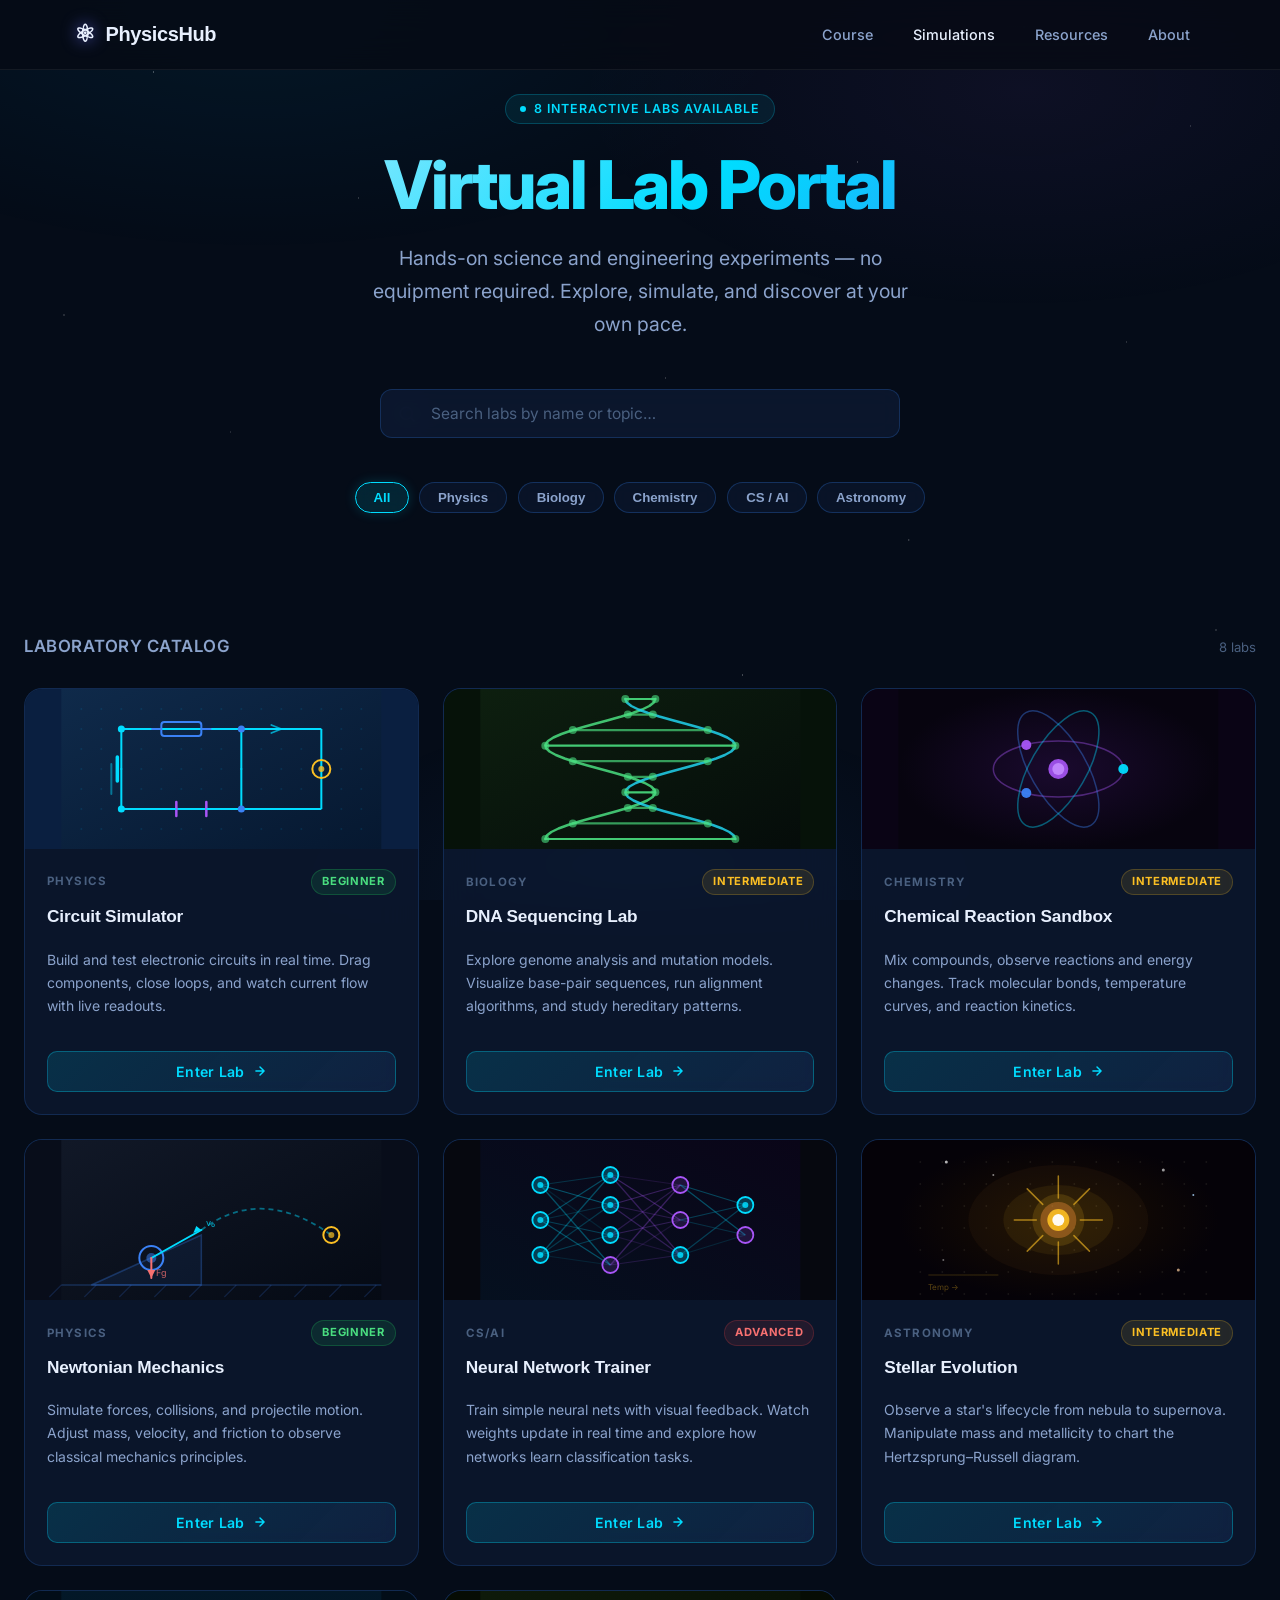
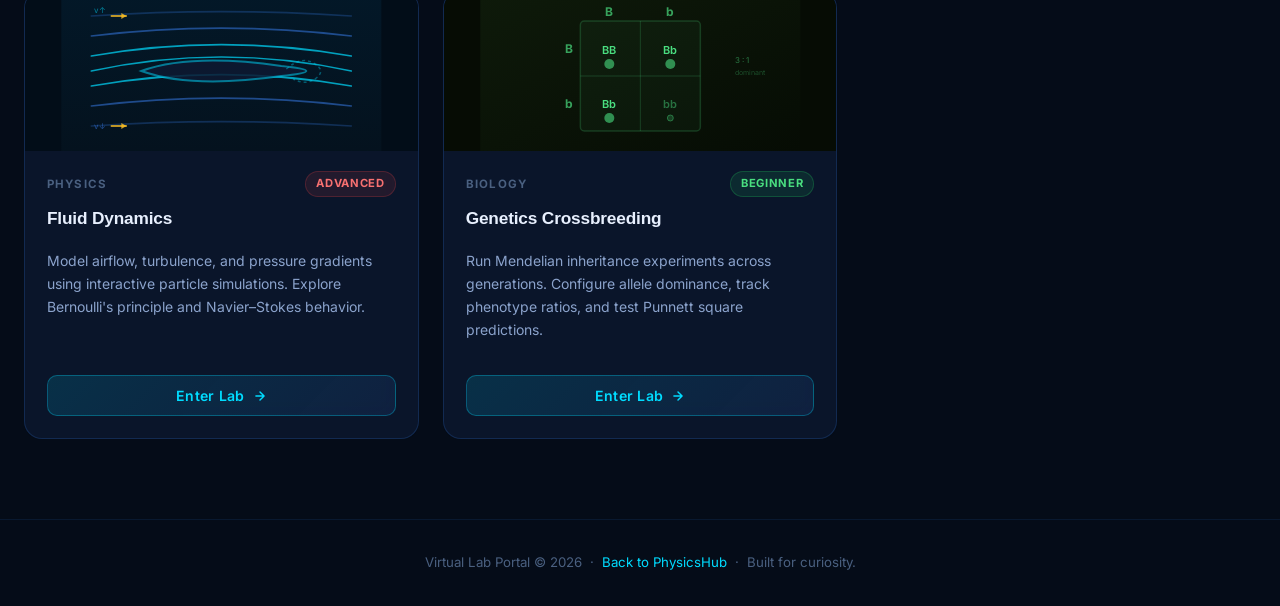
==== commit 32793500: "Add course pages and update simulations module" ====
--- a/simulations.html
+++ b/simulations.html
@@ -3,473 +3,1046 @@
 <head>
   <meta charset="UTF-8" />
   <meta name="viewport" content="width=device-width, initial-scale=1.0" />
-  <title>Interactive Simulations — Physics Learning Hub</title>
+  <title>Virtual Lab Portal — Physics Learning Hub</title>
   <link rel="stylesheet" href="styles.css" />
   <link rel="preconnect" href="https://fonts.googleapis.com" />
-  <link href="https://fonts.googleapis.com/css2?family=Inter:wght@300;400;500;600;700;800&family=Space+Grotesk:wght@400;500;600;700&display=swap" rel="stylesheet" />
+  <link rel="preconnect" href="https://fonts.gstatic.com" crossorigin />
+  <link href="https://fonts.googleapis.com/css2?family=Inter:wght@300;400;500;600;700;800&display=swap" rel="stylesheet" />
   <style>
-    /* ---- Simulations page–specific overrides ---- */
-
-    /* Hero / page header */
-    .sim-page-hero {
-      padding: calc(var(--nav-h) + 64px) 0 56px;
+    /* ─── Reset & Base ─────────────────────────────────────────── */
+    *, *::before, *::after { box-sizing: border-box; margin: 0; padding: 0; }
+
+    :root {
+      --bg-deep:       #050c18;
+      --bg-panel:      #0b1528;
+      --bg-card:       rgba(13, 25, 50, 0.72);
+      --border-card:   rgba(56, 139, 253, 0.18);
+      --border-hover:  rgba(0, 220, 255, 0.65);
+      --accent-cyan:   #00dcff;
+      --accent-blue:   #3b82f6;
+      --accent-purple: #a855f7;
+      --text-primary:  #e8f0fe;
+      --text-secondary:#8ba3cc;
+      --text-muted:    #4a6080;
+      --badge-bg:      rgba(0, 220, 255, 0.08);
+      --glow-cyan:     0 0 24px rgba(0, 220, 255, 0.35), 0 0 6px rgba(0, 220, 255, 0.18);
+      --transition:    0.28s cubic-bezier(0.4, 0, 0.2, 1);
+    }
+
+    html { scroll-behavior: smooth; }
+
+    body {
+      font-family: 'Inter', system-ui, sans-serif;
+      background-color: var(--bg-deep);
+      color: var(--text-primary);
+      min-height: 100vh;
+      line-height: 1.6;
+      overflow-x: hidden;
+    }
+
+    /* ─── Animated starfield background ───────────────────────── */
+    body::before {
+      content: '';
+      position: fixed;
+      inset: 0;
+      background-image:
+        radial-gradient(1px 1px at 12% 8%,  rgba(255,255,255,0.55) 0%, transparent 100%),
+        radial-gradient(1px 1px at 28% 22%, rgba(255,255,255,0.35) 0%, transparent 100%),
+        radial-gradient(1px 1px at 44% 5%,  rgba(255,255,255,0.6)  0%, transparent 100%),
+        radial-gradient(1px 1px at 67% 18%, rgba(255,255,255,0.4)  0%, transparent 100%),
+        radial-gradient(1px 1px at 80% 3%,  rgba(255,255,255,0.5)  0%, transparent 100%),
+        radial-gradient(1px 1px at 93% 14%, rgba(255,255,255,0.3)  0%, transparent 100%),
+        radial-gradient(1px 1px at 5%  35%, rgba(255,255,255,0.45) 0%, transparent 100%),
+        radial-gradient(1px 1px at 18% 48%, rgba(255,255,255,0.25) 0%, transparent 100%),
+        radial-gradient(1px 1px at 36% 55%, rgba(255,255,255,0.5)  0%, transparent 100%),
+        radial-gradient(1px 1px at 52% 42%, rgba(255,255,255,0.35) 0%, transparent 100%),
+        radial-gradient(1px 1px at 71% 60%, rgba(255,255,255,0.45) 0%, transparent 100%),
+        radial-gradient(1px 1px at 88% 38%, rgba(255,255,255,0.3)  0%, transparent 100%),
+        radial-gradient(1px 1px at 9%  72%, rgba(255,255,255,0.4)  0%, transparent 100%),
+        radial-gradient(1px 1px at 25% 80%, rgba(255,255,255,0.3)  0%, transparent 100%),
+        radial-gradient(1px 1px at 58% 75%, rgba(255,255,255,0.5)  0%, transparent 100%),
+        radial-gradient(1px 1px at 76% 85%, rgba(255,255,255,0.35) 0%, transparent 100%),
+        radial-gradient(1px 1px at 95% 70%, rgba(255,255,255,0.45) 0%, transparent 100%),
+        radial-gradient(1.5px 1.5px at 40% 90%, rgba(0,220,255,0.4) 0%, transparent 100%),
+        radial-gradient(1.5px 1.5px at 62% 95%, rgba(59,130,246,0.5) 0%, transparent 100%);
+      pointer-events: none;
+      z-index: 0;
+    }
+
+    /* ─── Gradient orbs ────────────────────────────────────────── */
+    body::after {
+      content: '';
+      position: fixed;
+      inset: 0;
+      background:
+        radial-gradient(ellipse 60% 40% at 20% 0%,   rgba(0, 180, 255, 0.07) 0%, transparent 70%),
+        radial-gradient(ellipse 50% 35% at 80% 10%,  rgba(168, 85, 247, 0.06) 0%, transparent 70%),
+        radial-gradient(ellipse 40% 30% at 50% 100%, rgba(59, 130, 246, 0.08) 0%, transparent 70%);
+      pointer-events: none;
+      z-index: 0;
+    }
+
+    /* ─── Layout wrapper ───────────────────────────────────────── */
+    .page-wrap {
+      position: relative;
+      z-index: 1;
+      max-width: 1280px;
+      margin: 0 auto;
+      padding: 0 24px;
+    }
+
+    /* ─── Hero ─────────────────────────────────────────────────── */
+    .lab-hero {
+      padding: calc(var(--nav-h) + 24px) 0 64px;
       text-align: center;
-      background: radial-gradient(ellipse 80% 60% at 50% 0%,
-        rgba(99, 102, 241, 0.10) 0%, transparent 70%);
-      border-bottom: 1px solid var(--border-subtle);
+    }
+
+    .hero-eyebrow {
+      display: inline-flex;
+      align-items: center;
+      gap: 8px;
+      background: rgba(0, 220, 255, 0.08);
+      border: 1px solid rgba(0, 220, 255, 0.22);
+      border-radius: 100px;
+      padding: 4px 14px;
+      font-size: 0.78rem;
+      font-weight: 600;
+      color: var(--accent-cyan);
+      letter-spacing: 0.08em;
+      text-transform: uppercase;
+      margin-bottom: 24px;
+    }
+
+    .hero-eyebrow span.dot {
+      width: 6px; height: 6px;
+      border-radius: 50%;
+      background: var(--accent-cyan);
+      animation: pulse-dot 2s ease-in-out infinite;
+    }
+
+    @keyframes pulse-dot {
+      0%, 100% { opacity: 1; transform: scale(1); }
+      50%       { opacity: 0.5; transform: scale(0.75); }
+    }
+
+    .lab-hero h1 {
+      font-size: clamp(2.4rem, 6vw, 4.2rem);
+      font-weight: 800;
+      line-height: 1.1;
+      letter-spacing: -0.03em;
+      margin-bottom: 20px;
+      background: linear-gradient(135deg, #e8f0fe 0%, var(--accent-cyan) 55%, var(--accent-blue) 100%);
+      -webkit-background-clip: text;
+      -webkit-text-fill-color: transparent;
+      background-clip: text;
+    }
+
+    .hero-tagline {
+      font-size: clamp(1rem, 2.5vw, 1.22rem);
+      color: var(--text-secondary);
+      max-width: 560px;
+      margin: 0 auto 48px;
+      font-weight: 400;
+      line-height: 1.7;
+    }
+
+    /* ─── Search bar ───────────────────────────────────────────── */
+    .search-wrap {
+      display: flex;
+      justify-content: center;
+      margin-bottom: 44px;
+    }
+
+    .search-box {
       position: relative;
-    }
-
-    .sim-page-hero::before {
+      width: min(100%, 520px);
+    }
+
+    .search-box svg {
+      position: absolute;
+      left: 18px;
+      top: 50%;
+      transform: translateY(-50%);
+      color: var(--text-muted);
+      pointer-events: none;
+      transition: color var(--transition);
+    }
+
+    .search-box:focus-within svg { color: var(--accent-cyan); }
+
+    #search-input {
+      width: 100%;
+      padding: 14px 18px 14px 50px;
+      background: rgba(13, 25, 50, 0.8);
+      border: 1px solid rgba(56, 139, 253, 0.22);
+      border-radius: 12px;
+      color: var(--text-primary);
+      font-family: inherit;
+      font-size: 0.97rem;
+      outline: none;
+      transition: border-color var(--transition), box-shadow var(--transition);
+      backdrop-filter: blur(12px);
+    }
+
+    #search-input::placeholder { color: var(--text-muted); }
+
+    #search-input:focus {
+      border-color: rgba(0, 220, 255, 0.5);
+      box-shadow: 0 0 0 3px rgba(0, 220, 255, 0.1);
+    }
+
+    /* ─── Filter chips ─────────────────────────────────────────── */
+    .filter-bar {
+      display: flex;
+      flex-wrap: wrap;
+      gap: 10px;
+      justify-content: center;
+      margin-bottom: 56px;
+    }
+
+    .lab-chip {
+      padding: 7px 18px;
+      border-radius: 100px;
+      font-size: 0.83rem;
+      font-weight: 600;
+      cursor: pointer;
+      border: 1px solid rgba(56, 139, 253, 0.25);
+      background: rgba(13, 25, 50, 0.6);
+      color: var(--text-secondary);
+      transition: all var(--transition);
+      user-select: none;
+      backdrop-filter: blur(8px);
+    }
+
+    .lab-chip:hover {
+      border-color: rgba(0, 220, 255, 0.5);
+      color: var(--accent-cyan);
+      background: rgba(0, 220, 255, 0.06);
+    }
+
+    .lab-chip.active {
+      background: rgba(0, 220, 255, 0.12);
+      border-color: var(--accent-cyan);
+      color: var(--accent-cyan);
+      box-shadow: 0 0 12px rgba(0, 220, 255, 0.18);
+    }
+
+    /* ─── Section header ───────────────────────────────────────── */
+    .lab-section-header {
+      display: flex;
+      align-items: baseline;
+      justify-content: space-between;
+      margin-bottom: 28px;
+    }
+
+    .lab-section-title {
+      font-size: 1.05rem;
+      font-weight: 600;
+      color: var(--text-secondary);
+      letter-spacing: 0.03em;
+    }
+
+    #results-count {
+      font-size: 0.82rem;
+      color: var(--text-muted);
+    }
+
+    /* ─── Card grid ────────────────────────────────────────────── */
+    #cards-grid {
+      display: grid;
+      grid-template-columns: repeat(3, 1fr);
+      gap: 24px;
+      margin-bottom: 80px;
+    }
+
+    @media (max-width: 1024px) {
+      #cards-grid { grid-template-columns: repeat(2, 1fr); }
+    }
+
+    @media (max-width: 640px) {
+      #cards-grid { grid-template-columns: 1fr; }
+    }
+
+    /* ─── Lab card ─────────────────────────────────────────────── */
+    .lab-card {
+      background: var(--bg-card);
+      border: 1px solid var(--border-card);
+      border-radius: 18px;
+      overflow: hidden;
+      display: flex;
+      flex-direction: column;
+      backdrop-filter: blur(20px);
+      -webkit-backdrop-filter: blur(20px);
+      transition:
+        transform var(--transition),
+        border-color var(--transition),
+        box-shadow var(--transition);
+      cursor: default;
+      animation: card-in 0.5s ease both;
+    }
+
+    @keyframes card-in {
+      from { opacity: 0; transform: translateY(20px); }
+      to   { opacity: 1; transform: translateY(0); }
+    }
+
+    .lab-card:hover {
+      transform: translateY(-6px);
+      border-color: var(--border-hover);
+      box-shadow: var(--glow-cyan), 0 24px 48px rgba(0, 0, 0, 0.5);
+    }
+
+    /* ─── Thumbnail ────────────────────────────────────────────── */
+    .card-thumb {
+      width: 100%;
+      height: 160px;
+      display: flex;
+      align-items: center;
+      justify-content: center;
+      position: relative;
+      overflow: hidden;
+      flex-shrink: 0;
+    }
+
+    .card-thumb::after {
       content: '';
       position: absolute;
       inset: 0;
-      background: radial-gradient(ellipse 40% 80% at 80% 50%,
-        rgba(139, 92, 246, 0.06) 0%, transparent 60%);
+      background: linear-gradient(to bottom, transparent 55%, var(--bg-card) 100%);
       pointer-events: none;
     }
 
-    .sim-hero-back {
+    .card-thumb svg {
+      position: relative;
+      z-index: 1;
+      filter: drop-shadow(0 0 12px currentColor);
+      transition: transform var(--transition);
+    }
+
+    .lab-card:hover .card-thumb svg {
+      transform: scale(1.08);
+    }
+
+    /* ─── Card body ────────────────────────────────────────────── */
+    .card-body {
+      padding: 20px 22px 22px;
+      display: flex;
+      flex-direction: column;
+      flex: 1;
+      gap: 10px;
+    }
+
+    .card-meta {
+      display: flex;
+      align-items: center;
+      justify-content: space-between;
+      gap: 8px;
+    }
+
+    .card-category {
+      font-size: 0.72rem;
+      font-weight: 700;
+      letter-spacing: 0.1em;
+      text-transform: uppercase;
+      color: var(--text-muted);
+    }
+
+    .badge {
+      font-size: 0.7rem;
+      font-weight: 700;
+      letter-spacing: 0.06em;
+      padding: 3px 10px;
+      border-radius: 100px;
+      text-transform: uppercase;
+    }
+
+    .badge-beginner     { background: rgba(34, 197, 94, 0.12);  color: #4ade80; border: 1px solid rgba(34, 197, 94, 0.25); }
+    .badge-intermediate { background: rgba(251, 191, 36, 0.1);  color: #fbbf24; border: 1px solid rgba(251, 191, 36, 0.22); }
+    .badge-advanced     { background: rgba(239, 68, 68, 0.1);   color: #f87171; border: 1px solid rgba(239, 68, 68, 0.22); }
+
+    .card-title {
+      font-size: 1.08rem;
+      font-weight: 700;
+      color: var(--text-primary);
+      line-height: 1.3;
+    }
+
+    .card-desc {
+      font-size: 0.875rem;
+      color: var(--text-secondary);
+      line-height: 1.65;
+      flex: 1;
+    }
+
+    /* ─── Enter Lab button ─────────────────────────────────────── */
+    .btn-enter {
       display: inline-flex;
       align-items: center;
+      justify-content: center;
       gap: 8px;
-      font-size: 0.82rem;
+      margin-top: 6px;
+      padding: 11px 0;
+      width: 100%;
+      background: linear-gradient(135deg, rgba(0, 220, 255, 0.14) 0%, rgba(59, 130, 246, 0.1) 100%);
+      border: 1px solid rgba(0, 220, 255, 0.3);
+      border-radius: 10px;
+      color: var(--accent-cyan);
+      font-family: inherit;
+      font-size: 0.88rem;
+      font-weight: 600;
+      cursor: pointer;
+      transition: all var(--transition);
+      letter-spacing: 0.02em;
+    }
+
+    .btn-enter:hover {
+      background: linear-gradient(135deg, rgba(0, 220, 255, 0.24) 0%, rgba(59, 130, 246, 0.18) 100%);
+      border-color: rgba(0, 220, 255, 0.65);
+      box-shadow: 0 0 16px rgba(0, 220, 255, 0.22);
+      color: #fff;
+    }
+
+    .btn-enter:active {
+      transform: scale(0.97);
+    }
+
+    .btn-enter svg { transition: transform var(--transition); }
+    .btn-enter:hover svg { transform: translateX(3px); }
+
+    /* ─── Empty state ──────────────────────────────────────────── */
+    #empty-state {
+      display: none;
+      grid-column: 1 / -1;
+      text-align: center;
+      padding: 72px 24px;
+    }
+
+    #empty-state svg { margin-bottom: 20px; color: var(--text-muted); }
+    #empty-state h3 { font-size: 1.1rem; color: var(--text-secondary); margin-bottom: 8px; }
+    #empty-state p  { font-size: 0.88rem; color: var(--text-muted); }
+
+    /* ─── Footer ───────────────────────────────────────────────── */
+    .lab-footer {
+      border-top: 1px solid rgba(56, 139, 253, 0.1);
+      padding: 32px 24px;
+      text-align: center;
+      color: var(--text-muted);
+      font-size: 0.83rem;
+    }
+
+    .lab-footer a { color: var(--accent-cyan); text-decoration: none; }
+    .lab-footer a:hover { text-decoration: underline; }
+
+    /* ─── Toast notification ───────────────────────────────────── */
+    #toast {
+      position: fixed;
+      bottom: 32px;
+      left: 50%;
+      transform: translateX(-50%) translateY(20px);
+      background: rgba(13, 25, 50, 0.95);
+      border: 1px solid rgba(0, 220, 255, 0.4);
+      border-radius: 12px;
+      padding: 14px 24px;
+      color: var(--text-primary);
+      font-size: 0.9rem;
       font-weight: 500;
-      color: var(--text-muted);
-      background: rgba(255,255,255,0.04);
-      border: 1px solid var(--border-subtle);
-      padding: 6px 16px;
-      border-radius: 999px;
-      margin-bottom: 32px;
-      transition: color 0.2s, border-color 0.2s, background 0.2s;
-    }
-
-    .sim-hero-back:hover {
-      color: var(--text-primary);
-      border-color: rgba(99,102,241,0.35);
-      background: rgba(99,102,241,0.06);
-    }
-
-    .sim-hero-back svg {
-      width: 14px; height: 14px;
-      display: inline-block;
-    }
-
-    .sim-page-hero .hero-badge {
-      animation: none;
-      margin-bottom: 20px;
-    }
-
-    .sim-page-title {
-      font-family: 'Space Grotesk', sans-serif;
-      font-size: clamp(2.2rem, 5vw, 3.8rem);
-      font-weight: 800;
-      letter-spacing: -0.03em;
-      line-height: 1.08;
-      margin-bottom: 18px;
-    }
-
-    .sim-page-subtitle {
-      color: var(--text-secondary);
-      font-size: clamp(0.95rem, 2vw, 1.1rem);
-      max-width: 500px;
-      margin: 0 auto;
-      line-height: 1.7;
-    }
-
-    /* Tab nav strip */
-    .sim-tab-strip {
-      position: sticky;
-      top: var(--nav-h);
-      z-index: 100;
-      background: rgba(7, 11, 20, 0.88);
-      backdrop-filter: blur(16px);
-      border-bottom: 1px solid var(--border-subtle);
-      padding: 14px 24px;
-    }
-
-    .sim-tab-inner {
-      max-width: 1180px;
-      margin: 0 auto;
-      display: flex;
-      align-items: center;
-      gap: 10px;
-      flex-wrap: wrap;
-    }
-
-    .sim-tab-label {
-      font-size: 0.75rem;
-      font-weight: 600;
-      text-transform: uppercase;
-      letter-spacing: 0.08em;
-      color: var(--text-muted);
-      margin-right: 6px;
-    }
-
-    /* Simulation blocks — full-width stacked layout */
-    .sim-blocks-section {
-      padding: 64px 0 80px;
-    }
-
-    .sim-block {
-      margin-bottom: 72px;
-      padding-bottom: 72px;
-      border-bottom: 1px solid var(--border-subtle);
-    }
-
-    .sim-block:last-child {
-      margin-bottom: 0;
-      padding-bottom: 0;
-      border-bottom: none;
-    }
-
-    .sim-block-header {
-      display: flex;
-      align-items: flex-start;
-      gap: 20px;
-      margin-bottom: 32px;
-    }
-
-    .sim-block-number {
-      font-family: 'Space Grotesk', sans-serif;
-      font-size: 0.7rem;
-      font-weight: 700;
-      text-transform: uppercase;
-      letter-spacing: 0.1em;
-      color: var(--accent-indigo);
-      background: rgba(99,102,241,0.1);
-      border: 1px solid rgba(99,102,241,0.2);
-      border-radius: 999px;
-      padding: 4px 12px;
+      backdrop-filter: blur(20px);
+      box-shadow: 0 8px 32px rgba(0, 0, 0, 0.5), var(--glow-cyan);
+      z-index: 999;
+      opacity: 0;
+      pointer-events: none;
+      transition: opacity 0.3s ease, transform 0.3s ease;
       white-space: nowrap;
-      margin-top: 6px;
-      flex-shrink: 0;
-    }
-
-    .sim-block-title {
-      font-family: 'Space Grotesk', sans-serif;
-      font-size: clamp(1.4rem, 3vw, 2rem);
-      font-weight: 700;
-      letter-spacing: -0.02em;
-      margin-bottom: 6px;
-    }
-
-    .sim-block-desc {
-      color: var(--text-secondary);
-      font-size: 0.95rem;
-      line-height: 1.65;
-    }
-
-    /* Wider canvas layout on dedicated page */
-    .sim-block .demo-layout {
-      grid-template-columns: 1fr 360px;
-    }
-
-    /* Make canvas area taller on dedicated page */
-    .sim-block .demo-canvas-wrap canvas {
-      width: 100%;
-      height: auto;
-    }
-
-    /* Footer link back */
-    .sim-footer-back {
-      text-align: center;
-      padding: 48px 0 64px;
-      border-top: 1px solid var(--border-subtle);
-      margin-top: 16px;
-    }
-
-    .sim-footer-back p {
-      color: var(--text-muted);
-      font-size: 0.9rem;
-      margin-bottom: 20px;
-    }
-
-    /* Active nav link highlight on simulations page */
+    }
+
+    #toast.show {
+      opacity: 1;
+      transform: translateX(-50%) translateY(0);
+    }
+
+    /* ─── Active nav override ──────────────────────────────────── */
     .nav-link.active-page {
-      color: var(--text-primary);
-      background: rgba(255,255,255,0.07);
-    }
-
-    /* Responsive */
-    @media (max-width: 1024px) {
-      .sim-block .demo-layout {
-        grid-template-columns: 1fr;
-      }
-    }
-
-    @media (max-width: 768px) {
-      .sim-blocks-section { padding: 40px 0 60px; }
-      .sim-block { margin-bottom: 52px; padding-bottom: 52px; }
+      color: var(--text-primary) !important;
     }
   </style>
 </head>
 <body>
 
-  <!-- ===================== NAVIGATION ===================== -->
-  <nav class="navbar" id="navbar">
-    <div class="nav-container">
-      <a href="index.html" class="nav-logo">
-        <span class="logo-icon">⚛</span>
-        <span class="logo-text">PhysicsHub</span>
-      </a>
-      <ul class="nav-links" id="navLinks">
-        <li><a href="index.html" class="nav-link">Home</a></li>
-        <li><a href="simulations.html" class="nav-link active-page">Simulations</a></li>
-        <li><a href="index.html#resources" class="nav-link">Resources</a></li>
-        <li><a href="index.html#about" class="nav-link">About</a></li>
-      </ul>
-      <button class="nav-toggle" id="navToggle" aria-label="Toggle menu">
-        <span></span><span></span><span></span>
-      </button>
+<!-- ── PhysicsHub Navigation ────────────────────────────────── -->
+<nav class="navbar" id="navbar">
+  <div class="nav-container">
+    <a href="main.html" class="nav-logo">
+      <span class="logo-icon">⚛</span>
+      <span class="logo-text">PhysicsHub</span>
+    </a>
+    <ul class="nav-links" id="navLinks">
+      <li><a href="main-course.html" class="nav-link">Course</a></li>
+      <li><a href="simulations.html" class="nav-link active-page">Simulations</a></li>
+      <li><a href="main.html#resources" class="nav-link">Resources</a></li>
+      <li><a href="main.html#about" class="nav-link">About</a></li>
+    </ul>
+    <button class="nav-toggle" id="navToggle" aria-label="Toggle menu">
+      <span></span><span></span><span></span>
+    </button>
+  </div>
+</nav>
+
+<!-- ── Hero ────────────────────────────────────────────────────── -->
+<div class="page-wrap">
+  <section class="lab-hero">
+    <div class="hero-eyebrow">
+      <span class="dot"></span>
+      8 Interactive Labs Available
     </div>
-  </nav>
-
-  <!-- ===================== PAGE HERO ===================== -->
-  <section class="sim-page-hero">
-    <div class="container">
-      <div>
-        <a href="index.html" class="sim-hero-back">
-          <svg viewBox="0 0 16 16" fill="none" xmlns="http://www.w3.org/2000/svg">
-            <path d="M10 12L6 8l4-4" stroke="currentColor" stroke-width="1.8" stroke-linecap="round" stroke-linejoin="round"/>
-          </svg>
-          Back to Hub
-        </a>
+    <h1>Virtual Lab Portal</h1>
+    <p class="hero-tagline">
+      Hands-on science and engineering experiments — no equipment required.
+      Explore, simulate, and discover at your own pace.
+    </p>
+
+    <!-- Search -->
+    <div class="search-wrap">
+      <div class="search-box">
+        <svg width="18" height="18" viewBox="0 0 24 24" fill="none" stroke="currentColor" stroke-width="2" stroke-linecap="round" stroke-linejoin="round">
+          <circle cx="11" cy="11" r="8"/><path d="m21 21-4.35-4.35"/>
+        </svg>
+        <input type="text" id="search-input" placeholder="Search labs by name or topic…" autocomplete="off" spellcheck="false" />
       </div>
-      <div class="hero-badge">Physics Sandbox</div>
-      <h1 class="sim-page-title">
-        Interactive<br />
-        <span class="gradient-text">Simulations</span>
-      </h1>
-      <p class="sim-page-subtitle">
-        Experiment with physics in real time. Adjust parameters and watch the laws of nature unfold before your eyes.
-      </p>
+    </div>
+
+    <!-- Filter chips -->
+    <div class="filter-bar" id="filter-bar">
+      <button class="lab-chip active" data-filter="all">All</button>
+      <button class="lab-chip" data-filter="Physics">Physics</button>
+      <button class="lab-chip" data-filter="Biology">Biology</button>
+      <button class="lab-chip" data-filter="Chemistry">Chemistry</button>
+      <button class="lab-chip" data-filter="CS/AI">CS / AI</button>
+      <button class="lab-chip" data-filter="Astronomy">Astronomy</button>
     </div>
   </section>
 
-  <!-- ===================== STICKY TAB STRIP ===================== -->
-  <div class="sim-tab-strip">
-    <div class="sim-tab-inner">
-      <span class="sim-tab-label">Jump to:</span>
-      <div class="demo-tabs" style="margin-bottom:0; justify-content:flex-start;">
-        <button class="demo-tab active" data-demo="projectile">Projectile Motion</button>
-        <button class="demo-tab" data-demo="pendulum">Pendulum</button>
-        <button class="demo-tab" data-demo="wave">Wave Interference</button>
-      </div>
+  <!-- ── Lab grid ─────────────────────────────────────────────── -->
+  <div class="lab-section-header">
+    <span class="lab-section-title">LABORATORY CATALOG</span>
+    <span id="results-count">8 labs</span>
+  </div>
+
+  <div id="cards-grid">
+    <!-- Cards injected by JS -->
+    <div id="empty-state">
+      <svg width="48" height="48" viewBox="0 0 24 24" fill="none" stroke="currentColor" stroke-width="1.5">
+        <circle cx="11" cy="11" r="8"/><path d="m21 21-4.35-4.35"/>
+        <line x1="8" y1="11" x2="14" y2="11"/>
+      </svg>
+      <h3>No labs found</h3>
+      <p>Try a different search term or category filter.</p>
     </div>
   </div>
-
-  <!-- ===================== SIMULATION BLOCKS ===================== -->
-  <section class="sim-blocks-section">
-    <div class="container">
-
-      <!-- ---- 1. Projectile Motion ---- -->
-      <div class="sim-block" id="demo-projectile">
-        <div class="sim-block-header">
-          <span class="sim-block-number">Sim 01</span>
-          <div>
-            <h2 class="sim-block-title">Projectile Motion</h2>
-            <p class="sim-block-desc">
-              Launch a projectile at any angle and initial velocity and observe its parabolic arc.
-              Explore how gravity, launch angle, and speed determine range, max height, and flight time.
-            </p>
-          </div>
+</div>
+
+<!-- ── Footer ──────────────────────────────────────────────────── -->
+<footer class="lab-footer">
+  Virtual Lab Portal &copy; 2026 &nbsp;&middot;&nbsp;
+  <a href="main.html">Back to PhysicsHub</a> &nbsp;&middot;&nbsp;
+  Built for curiosity.
+</footer>
+
+<!-- ── Toast ────────────────────────────────────────────────────── -->
+<div id="toast"></div>
+
+<script>
+/* ─── Lab data ──────────────────────────────────────────────────── */
+const labs = [
+  {
+    id: 1,
+    title: "Circuit Simulator",
+    category: "Physics",
+    description: "Build and test electronic circuits in real time. Drag components, close loops, and watch current flow with live readouts.",
+    difficulty: "Beginner",
+    thumb: thumbCircuit()
+  },
+  {
+    id: 2,
+    title: "DNA Sequencing Lab",
+    category: "Biology",
+    description: "Explore genome analysis and mutation models. Visualize base-pair sequences, run alignment algorithms, and study hereditary patterns.",
+    difficulty: "Intermediate",
+    thumb: thumbDNA()
+  },
+  {
+    id: 3,
+    title: "Chemical Reaction Sandbox",
+    category: "Chemistry",
+    description: "Mix compounds, observe reactions and energy changes. Track molecular bonds, temperature curves, and reaction kinetics.",
+    difficulty: "Intermediate",
+    thumb: thumbAtom()
+  },
+  {
+    id: 4,
+    title: "Newtonian Mechanics",
+    category: "Physics",
+    description: "Simulate forces, collisions, and projectile motion. Adjust mass, velocity, and friction to observe classical mechanics principles.",
+    difficulty: "Beginner",
+    thumb: thumbMechanics()
+  },
+  {
+    id: 5,
+    title: "Neural Network Trainer",
+    category: "CS/AI",
+    description: "Train simple neural nets with visual feedback. Watch weights update in real time and explore how networks learn classification tasks.",
+    difficulty: "Advanced",
+    thumb: thumbNeural()
+  },
+  {
+    id: 6,
+    title: "Stellar Evolution",
+    category: "Astronomy",
+    description: "Observe a star's lifecycle from nebula to supernova. Manipulate mass and metallicity to chart the Hertzsprung–Russell diagram.",
+    difficulty: "Intermediate",
+    thumb: thumbStar()
+  },
+  {
+    id: 7,
+    title: "Fluid Dynamics",
+    category: "Physics",
+    description: "Model airflow, turbulence, and pressure gradients using interactive particle simulations. Explore Bernoulli's principle and Navier–Stokes behavior.",
+    difficulty: "Advanced",
+    thumb: thumbFluid()
+  },
+  {
+    id: 8,
+    title: "Genetics Crossbreeding",
+    category: "Biology",
+    description: "Run Mendelian inheritance experiments across generations. Configure allele dominance, track phenotype ratios, and test Punnett square predictions.",
+    difficulty: "Beginner",
+    thumb: thumbGenetics()
+  }
+];
+
+/* ─── SVG thumbnails ─────────────────────────────────────────────── */
+
+function thumbCircuit() {
+  const bg = `<defs>
+    <linearGradient id="gc1" x1="0" y1="0" x2="1" y2="1">
+      <stop offset="0%" stop-color="#0f2a4a"/>
+      <stop offset="100%" stop-color="#061830"/>
+    </linearGradient>
+  </defs>
+  <rect width="320" height="160" fill="url(#gc1)"/>
+  ${gridDots(320, 160, 20, 'rgba(0,180,255,0.12)')}`;
+
+  const circuit = `
+  <polyline points="60,80 60,40 180,40 180,80" fill="none" stroke="#00dcff" stroke-width="2" stroke-linecap="round"/>
+  <polyline points="60,80 60,120 180,120 180,80" fill="none" stroke="#00dcff" stroke-width="2" stroke-linecap="round"/>
+  <line x1="180" y1="40" x2="260" y2="40" stroke="#00dcff" stroke-width="2"/>
+  <line x1="180" y1="120" x2="260" y2="120" stroke="#00dcff" stroke-width="2"/>
+  <line x1="260" y1="40" x2="260" y2="120" stroke="#00dcff" stroke-width="2"/>
+  <line x1="56" y1="68" x2="56" y2="92" stroke="#00dcff" stroke-width="3.5" stroke-linecap="round"/>
+  <line x1="50" y1="75" x2="50" y2="105" stroke="rgba(0,220,255,0.45)" stroke-width="2" stroke-linecap="round"/>
+  <rect x="100" y="33" width="40" height="14" rx="3" fill="none" stroke="#3b82f6" stroke-width="2"/>
+  <line x1="100" y1="40" x2="90" y2="40" stroke="#3b82f6" stroke-width="2"/>
+  <line x1="140" y1="40" x2="150" y2="40" stroke="#3b82f6" stroke-width="2"/>
+  <line x1="115" y1="113" x2="115" y2="127" stroke="#a855f7" stroke-width="2.5" stroke-linecap="round"/>
+  <line x1="145" y1="113" x2="145" y2="127" stroke="#a855f7" stroke-width="2.5" stroke-linecap="round"/>
+  <line x1="100" y1="120" x2="115" y2="120" stroke="#00dcff" stroke-width="2"/>
+  <line x1="145" y1="120" x2="160" y2="120" stroke="#00dcff" stroke-width="2"/>
+  <circle cx="260" cy="80" r="9" fill="none" stroke="#fbbf24" stroke-width="2"/>
+  <circle cx="260" cy="80" r="3" fill="#fbbf24" opacity="0.8"/>
+  <circle cx="60"  cy="40"  r="3.5" fill="#00dcff"/>
+  <circle cx="60"  cy="120" r="3.5" fill="#00dcff"/>
+  <circle cx="180" cy="40"  r="3.5" fill="#3b82f6"/>
+  <circle cx="180" cy="120" r="3.5" fill="#3b82f6"/>
+  <path d="M210 36 L220 40 L210 44" fill="none" stroke="#00dcff" stroke-width="1.8" stroke-linecap="round" stroke-linejoin="round" opacity="0.7"/>`;
+
+  return svgWrap(bg + circuit, 320, 160, '#0a1f40');
+}
+
+function thumbDNA() {
+  const bg = `<defs>
+    <linearGradient id="gdna" x1="0" y1="0" x2="1" y2="1">
+      <stop offset="0%" stop-color="#0d1f0f"/>
+      <stop offset="100%" stop-color="#050c0a"/>
+    </linearGradient>
+  </defs>
+  <rect width="320" height="160" fill="url(#gdna)"/>`;
+
+  let strands = '';
+  const steps = 9;
+  for (let i = 0; i <= steps; i++) {
+    const t = i / steps;
+    const y = 10 + t * 140;
+    const phase = t * Math.PI * 3;
+    const x1 = 120 + Math.cos(phase) * 55;
+    const x2 = 200 + Math.cos(phase + Math.PI) * 55;
+    const c = `rgba(74,222,128,${0.45 + 0.45 * Math.abs(Math.cos(phase))})`;
+    strands += `<line x1="${x1}" y1="${y}" x2="${x2}" y2="${y}" stroke="${c}" stroke-width="2.2" stroke-linecap="round"/>`;
+    strands += `<circle cx="${x1}" cy="${y}" r="4" fill="rgba(74,222,128,0.6)"/>`;
+    strands += `<circle cx="${x2}" cy="${y}" r="4" fill="rgba(74,222,128,0.6)"/>`;
+  }
+  let pts1 = '', pts2 = '';
+  for (let i = 0; i <= 40; i++) {
+    const t = i / 40;
+    const y = 10 + t * 140;
+    const phase = t * Math.PI * 3;
+    pts1 += `${120 + Math.cos(phase) * 55},${y} `;
+    pts2 += `${200 + Math.cos(phase + Math.PI) * 55},${y} `;
+  }
+  const backbones = `
+    <polyline points="${pts1}" fill="none" stroke="#4ade80" stroke-width="2.5" stroke-linecap="round" stroke-linejoin="round" opacity="0.85"/>
+    <polyline points="${pts2}" fill="none" stroke="#22d3ee" stroke-width="2.5" stroke-linecap="round" stroke-linejoin="round" opacity="0.85"/>`;
+
+  return svgWrap(bg + backbones + strands, 320, 160, '#061209');
+}
+
+function thumbAtom() {
+  const bg = `<defs>
+    <radialGradient id="gatom" cx="50%" cy="50%">
+      <stop offset="0%"   stop-color="#1a0a2e"/>
+      <stop offset="100%" stop-color="#07040f"/>
+    </radialGradient>
+  </defs>
+  <rect width="320" height="160" fill="url(#gatom)"/>`;
+
+  const nucleus = `
+  <circle cx="160" cy="80" r="10" fill="#a855f7" opacity="0.9"/>
+  <circle cx="160" cy="80" r="6"  fill="#c084fc"/>`;
+
+  const orbits = `
+  <ellipse cx="160" cy="80" rx="65" ry="28" fill="none" stroke="rgba(168,85,247,0.4)" stroke-width="1.5" transform="rotate(0,160,80)"/>
+  <ellipse cx="160" cy="80" rx="65" ry="28" fill="none" stroke="rgba(59,130,246,0.4)" stroke-width="1.5" transform="rotate(60,160,80)"/>
+  <ellipse cx="160" cy="80" rx="65" ry="28" fill="none" stroke="rgba(0,220,255,0.4)"  stroke-width="1.5" transform="rotate(120,160,80)"/>`;
+
+  const electrons = `
+  <circle cx="225" cy="80"  r="5" fill="#00dcff"  opacity="0.95"/>
+  <circle cx="128" cy="104" r="5" fill="#3b82f6"  opacity="0.95"/>
+  <circle cx="128" cy="56"  r="5" fill="#a855f7"  opacity="0.95"/>`;
+
+  return svgWrap(bg + orbits + nucleus + electrons, 320, 160, '#0a0415');
+}
+
+function thumbMechanics() {
+  const bg = `<defs>
+    <linearGradient id="gmech" x1="0" y1="0" x2="1" y2="1">
+      <stop offset="0%" stop-color="#111827"/>
+      <stop offset="100%" stop-color="#050a14"/>
+    </linearGradient>
+  </defs>
+  <rect width="320" height="160" fill="url(#gmech)"/>
+  <line x1="0" y1="145" x2="320" y2="145" stroke="rgba(59,130,246,0.25)" stroke-width="1.5"/>
+  ${Array.from({length:10}, (_,i)=>`<line x1="${i*35}" y1="145" x2="${i*35-12}" y2="157" stroke="rgba(59,130,246,0.18)" stroke-width="1.2"/>`).join('')}`;
+
+  const scene = `
+  <polygon points="30,145 140,145 140,95" fill="rgba(59,130,246,0.08)" stroke="rgba(59,130,246,0.3)" stroke-width="1.5"/>
+  <circle cx="90" cy="118" r="12" fill="none" stroke="#3b82f6" stroke-width="2"/>
+  <circle cx="90" cy="118" r="5"  fill="rgba(59,130,246,0.5)"/>
+  <line x1="90" y1="118" x2="140" y2="90" stroke="#00dcff" stroke-width="2" stroke-linecap="round"/>
+  <polygon points="140,90 132,93 135,86" fill="#00dcff"/>
+  <path d="M140 90 Q200 45 270 95" fill="none" stroke="rgba(0,220,255,0.45)" stroke-width="1.8" stroke-dasharray="5 4"/>
+  <circle cx="270" cy="95" r="8" fill="none" stroke="#fbbf24" stroke-width="2"/>
+  <circle cx="270" cy="95" r="3" fill="#fbbf24" opacity="0.7"/>
+  <line x1="90" y1="118" x2="90" y2="138" stroke="#f87171" stroke-width="2" stroke-linecap="round"/>
+  <polygon points="90,138 86,130 94,130" fill="#f87171"/>
+  <text x="95" y="136" fill="#f87171" font-size="9" font-family="Inter,sans-serif" opacity="0.8">Fg</text>
+  <text x="145" y="86" fill="#00dcff" font-size="9" font-family="Inter,sans-serif" opacity="0.8">v₀</text>`;
+
+  return svgWrap(bg + scene, 320, 160, '#080d1a');
+}
+
+function thumbNeural() {
+  const bg = `<defs>
+    <linearGradient id="gnn" x1="0" y1="1" x2="1" y2="0">
+      <stop offset="0%" stop-color="#05101f"/>
+      <stop offset="100%" stop-color="#0a0518"/>
+    </linearGradient>
+  </defs>
+  <rect width="320" height="160" fill="url(#gnn)"/>`;
+
+  const layers = [
+    { x: 60,  nodes: [45, 80, 115] },
+    { x: 130, nodes: [35, 65, 95, 125] },
+    { x: 200, nodes: [45, 80, 115] },
+    { x: 265, nodes: [65, 95] }
+  ];
+
+  let edges = '', nodes = '';
+
+  for (let l = 0; l < layers.length - 1; l++) {
+    const src = layers[l], dst = layers[l + 1];
+    for (const sy of src.nodes) {
+      for (const dy of dst.nodes) {
+        const alpha = 0.1 + Math.random() * 0.25;
+        const hue = l % 2 === 0 ? '0,220,255' : '168,85,247';
+        edges += `<line x1="${src.x}" y1="${sy}" x2="${dst.x}" y2="${dy}" stroke="rgba(${hue},${alpha.toFixed(2)})" stroke-width="1.2"/>`;
+      }
+    }
+  }
+
+  for (const layer of layers) {
+    for (const y of layer.nodes) {
+      const active = Math.random() > 0.45;
+      const fill = active ? 'rgba(0,220,255,0.25)' : 'rgba(168,85,247,0.15)';
+      const stroke = active ? '#00dcff' : '#a855f7';
+      nodes += `<circle cx="${layer.x}" cy="${y}" r="8" fill="${fill}" stroke="${stroke}" stroke-width="1.8"/>`;
+      if (active) nodes += `<circle cx="${layer.x}" cy="${y}" r="3" fill="${stroke}" opacity="0.85"/>`;
+    }
+  }
+
+  return svgWrap(bg + edges + nodes, 320, 160, '#06080f');
+}
+
+function thumbStar() {
+  const bg = `<defs>
+    <radialGradient id="gstar" cx="50%" cy="50%">
+      <stop offset="0%"   stop-color="#1a0e00"/>
+      <stop offset="100%" stop-color="#050208"/>
+    </radialGradient>
+  </defs>
+  <rect width="320" height="160" fill="url(#gstar)"/>
+  ${gridDots(320, 160, 22, 'rgba(255,255,200,0.08)')}`;
+
+  const star = `
+  <ellipse cx="160" cy="80" rx="90" ry="55" fill="rgba(251,146,60,0.04)"/>
+  <ellipse cx="160" cy="80" rx="55" ry="35" fill="rgba(251,191,36,0.07)"/>
+  <circle cx="160" cy="80" r="26" fill="rgba(251,191,36,0.15)"/>
+  <circle cx="160" cy="80" r="18" fill="rgba(251,146,60,0.35)"/>
+  <circle cx="160" cy="80" r="11" fill="#fbbf24" opacity="0.9"/>
+  <circle cx="160" cy="80" r="6"  fill="#fff"    opacity="0.95"/>
+  ${Array.from({length:8}, (_,i) => {
+    const a = i * 45 * Math.PI / 180;
+    const x1 = 160 + Math.cos(a) * 22;
+    const y1 = 80  + Math.sin(a) * 22;
+    const x2 = 160 + Math.cos(a) * 44;
+    const y2 = 80  + Math.sin(a) * 44;
+    return `<line x1="${x1.toFixed(1)}" y1="${y1.toFixed(1)}" x2="${x2.toFixed(1)}" y2="${y2.toFixed(1)}" stroke="#fbbf24" stroke-width="1.5" stroke-linecap="round" opacity="0.6"/>`;
+  }).join('')}
+  <circle cx="48"  cy="22"  r="1.5" fill="white" opacity="0.7"/>
+  <circle cx="95"  cy="35"  r="1"   fill="white" opacity="0.5"/>
+  <circle cx="265" cy="30"  r="1.5" fill="white" opacity="0.6"/>
+  <circle cx="295" cy="55"  r="1"   fill="#add8ff" opacity="0.8"/>
+  <circle cx="45"  cy="120" r="1"   fill="white"   opacity="0.4"/>
+  <circle cx="280" cy="130" r="1.5" fill="#ffd0a0" opacity="0.7"/>
+  <line x1="30" y1="135" x2="100" y2="135" stroke="rgba(251,191,36,0.2)" stroke-width="1"/>
+  <text x="30" y="150" fill="rgba(251,191,36,0.35)" font-size="8" font-family="Inter,sans-serif">Temp →</text>`;
+
+  return svgWrap(bg + star, 320, 160, '#050208');
+}
+
+function thumbFluid() {
+  const bg = `<defs>
+    <linearGradient id="gfluid" x1="0" y1="0" x2="0" y2="1">
+      <stop offset="0%" stop-color="#031828"/>
+      <stop offset="100%" stop-color="#04121e"/>
+    </linearGradient>
+  </defs>
+  <rect width="320" height="160" fill="url(#gfluid)"/>`;
+
+  let lines = '';
+  const streamY = [25, 45, 65, 80, 95, 115, 135];
+  for (const y of streamY) {
+    const distFromCenter = Math.abs(y - 80);
+    const bulge = 28 * (1 - distFromCenter / 80);
+    const color = distFromCenter < 20
+      ? `rgba(0,220,255,0.7)`
+      : distFromCenter < 40
+      ? `rgba(59,130,246,0.5)`
+      : `rgba(59,130,246,0.25)`;
+    lines += `<path d="M30 ${y} Q160 ${y - bulge} 290 ${y}" fill="none" stroke="${color}" stroke-width="1.6" stroke-linecap="round"/>`;
+  }
+
+  const wing = `<path d="M80 80 Q130 62 220 75 Q270 80 220 85 Q130 98 80 80Z" fill="rgba(13,25,50,0.85)" stroke="rgba(0,220,255,0.5)" stroke-width="2"/>`;
+
+  const arrows = `
+  <line x1="50"  y1="25"  x2="65"  y2="25"  stroke="#fbbf24" stroke-width="1.5" stroke-linecap="round"/>
+  <polygon points="65,25 60,22 60,28" fill="#fbbf24" opacity="0.8"/>
+  <line x1="50"  y1="135" x2="65"  y2="135" stroke="#fbbf24" stroke-width="1.5" stroke-linecap="round"/>
+  <polygon points="65,135 60,132 60,138" fill="#fbbf24" opacity="0.8"/>
+  <path d="M225 78 Q240 65 252 72 Q265 79 255 87 Q245 95 232 88" fill="none" stroke="rgba(0,220,255,0.35)" stroke-width="1.5" stroke-dasharray="3 3"/>
+  <text x="33" y="22"  fill="rgba(0,220,255,0.55)" font-size="8" font-family="Inter,sans-serif">v↑</text>
+  <text x="33" y="138" fill="rgba(59,130,246,0.55)" font-size="8" font-family="Inter,sans-serif">v↓</text>`;
+
+  return svgWrap(bg + lines + wing + arrows, 320, 160, '#020d18');
+}
+
+function thumbGenetics() {
+  const bg = `<defs>
+    <linearGradient id="ggen" x1="0" y1="0" x2="1" y2="1">
+      <stop offset="0%" stop-color="#0e1a0a"/>
+      <stop offset="100%" stop-color="#060c04"/>
+    </linearGradient>
+  </defs>
+  <rect width="320" height="160" fill="url(#ggen)"/>`;
+
+  const punnett = `
+  <rect x="100" y="30" width="120" height="110" rx="4" fill="rgba(74,222,128,0.04)" stroke="rgba(74,222,128,0.2)" stroke-width="1.5"/>
+  <line x1="160" y1="30"  x2="160" y2="140" stroke="rgba(74,222,128,0.2)" stroke-width="1"/>
+  <line x1="100" y1="85"  x2="220" y2="85"  stroke="rgba(74,222,128,0.2)" stroke-width="1"/>
+  <text x="129" y="25" fill="rgba(74,222,128,0.7)" font-size="12" font-weight="700" font-family="Inter,sans-serif" text-anchor="middle">B</text>
+  <text x="190" y="25" fill="rgba(74,222,128,0.7)" font-size="12" font-weight="700" font-family="Inter,sans-serif" text-anchor="middle">b</text>
+  <text x="93"  y="62" fill="rgba(74,222,128,0.7)" font-size="12" font-weight="700" font-family="Inter,sans-serif" text-anchor="end">B</text>
+  <text x="93"  y="117" fill="rgba(74,222,128,0.7)" font-size="12" font-weight="700" font-family="Inter,sans-serif" text-anchor="end">b</text>
+  <text x="129" y="63" fill="#4ade80" font-size="11" font-weight="600" font-family="Inter,sans-serif" text-anchor="middle">BB</text>
+  <text x="190" y="63" fill="#4ade80" font-size="11" font-weight="600" font-family="Inter,sans-serif" text-anchor="middle">Bb</text>
+  <text x="129" y="117" fill="#4ade80" font-size="11" font-weight="600" font-family="Inter,sans-serif" text-anchor="middle">Bb</text>
+  <text x="190" y="117" fill="rgba(74,222,128,0.45)" font-size="11" font-weight="600" font-family="Inter,sans-serif" text-anchor="middle">bb</text>
+  <circle cx="129" cy="73" r="5" fill="rgba(74,222,128,0.6)"/>
+  <circle cx="190" cy="73" r="5" fill="rgba(74,222,128,0.6)"/>
+  <circle cx="129" cy="127" r="5" fill="rgba(74,222,128,0.6)"/>
+  <circle cx="190" cy="127" r="3" fill="rgba(74,222,128,0.2)" stroke="rgba(74,222,128,0.4)" stroke-width="1"/>`;
+
+  const ratio = `
+  <text x="255" y="72"  fill="rgba(74,222,128,0.5)" font-size="8" font-family="Inter,sans-serif">3 : 1</text>
+  <text x="255" y="84"  fill="rgba(74,222,128,0.3)" font-size="7" font-family="Inter,sans-serif">dominant</text>`;
+
+  return svgWrap(bg + punnett + ratio, 320, 160, '#060c04');
+}
+
+/* ─── Helpers ────────────────────────────────────────────────────── */
+function svgWrap(inner, w, h, bg) {
+  return `<svg xmlns="http://www.w3.org/2000/svg" viewBox="0 0 ${w} ${h}" style="width:100%;height:100%;background:${bg}">${inner}</svg>`;
+}
+
+function gridDots(w, h, spacing, color) {
+  let dots = '';
+  for (let x = spacing; x < w; x += spacing) {
+    for (let y = spacing; y < h; y += spacing) {
+      dots += `<circle cx="${x}" cy="${y}" r="1" fill="${color}"/>`;
+    }
+  }
+  return dots;
+}
+
+function badgeClass(difficulty) {
+  return {
+    'Beginner':     'badge-beginner',
+    'Intermediate': 'badge-intermediate',
+    'Advanced':     'badge-advanced'
+  }[difficulty] || 'badge-beginner';
+}
+
+/* ─── Render cards ───────────────────────────────────────────────── */
+function renderCards(subset) {
+  const grid = document.getElementById('cards-grid');
+  const empty = document.getElementById('empty-state');
+  const count = document.getElementById('results-count');
+
+  Array.from(grid.querySelectorAll('.lab-card')).forEach(el => el.remove());
+
+  count.textContent = subset.length === 0
+    ? 'No results'
+    : `${subset.length} lab${subset.length !== 1 ? 's' : ''}`;
+
+  if (subset.length === 0) {
+    empty.style.display = 'block';
+    return;
+  }
+  empty.style.display = 'none';
+
+  subset.forEach((lab, i) => {
+    const card = document.createElement('div');
+    card.className = 'lab-card';
+    card.dataset.id = lab.id;
+    card.style.animationDelay = `${i * 60}ms`;
+
+    card.innerHTML = `
+      <div class="card-thumb">${lab.thumb}</div>
+      <div class="card-body">
+        <div class="card-meta">
+          <span class="card-category">${lab.category}</span>
+          <span class="badge ${badgeClass(lab.difficulty)}">${lab.difficulty}</span>
         </div>
-
-        <div class="demo-layout">
-          <div class="demo-canvas-wrap">
-            <canvas id="projectileCanvas" width="760" height="400"></canvas>
-            <div class="canvas-overlay" id="projectileOverlay">
-              <span>Adjust parameters &amp; click Launch</span>
-            </div>
-          </div>
-          <div class="demo-controls">
-            <h3 class="controls-title">Projectile Motion</h3>
-            <p class="controls-desc">Simulate a projectile launched at an angle with initial velocity. Gravity = 9.8 m/s²</p>
-            <div class="control-group">
-              <label for="projAngle">Launch Angle: <strong id="angleVal">45°</strong></label>
-              <input type="range" id="projAngle" min="5" max="85" value="45" class="slider" />
-            </div>
-            <div class="control-group">
-              <label for="projVelocity">Initial Velocity: <strong id="velVal">20 m/s</strong></label>
-              <input type="range" id="projVelocity" min="5" max="40" value="20" class="slider" />
-            </div>
-            <div class="control-group">
-              <label for="projGravity">Gravity: <strong id="gravVal">9.8 m/s²</strong></label>
-              <input type="range" id="projGravity" min="1" max="25" value="9.8" step="0.1" class="slider" />
-            </div>
-            <div class="demo-readouts">
-              <div class="readout">
-                <span class="readout-label">Max Height</span>
-                <span class="readout-value" id="readMaxH">—</span>
-              </div>
-              <div class="readout">
-                <span class="readout-label">Range</span>
-                <span class="readout-value" id="readRange">—</span>
-              </div>
-              <div class="readout">
-                <span class="readout-label">Time of Flight</span>
-                <span class="readout-value" id="readTime">—</span>
-              </div>
-            </div>
-            <button class="btn btn-primary" id="launchBtn">&#9654; Launch</button>
-            <button class="btn btn-ghost" id="resetProjBtn">Reset</button>
-          </div>
-        </div>
-      </div>
-
-      <!-- ---- 2. Pendulum ---- -->
-      <div class="sim-block" id="demo-pendulum">
-        <div class="sim-block-header">
-          <span class="sim-block-number">Sim 02</span>
-          <div>
-            <h2 class="sim-block-title">Simple Pendulum</h2>
-            <p class="sim-block-desc">
-              A mass on a string swinging under gravity. Discover the relationship between rope length
-              and period, and see how damping gradually steals energy from the system.
-            </p>
-          </div>
-        </div>
-
-        <div class="demo-layout">
-          <div class="demo-canvas-wrap">
-            <canvas id="pendulumCanvas" width="760" height="400"></canvas>
-          </div>
-          <div class="demo-controls">
-            <h3 class="controls-title">Simple Pendulum</h3>
-            <p class="controls-desc">A pendulum swinging under gravity. Notice how period depends on length, not mass.</p>
-            <div class="control-group">
-              <label for="pendLength">Rope Length: <strong id="lenVal">150 px</strong></label>
-              <input type="range" id="pendLength" min="60" max="220" value="150" class="slider" />
-            </div>
-            <div class="control-group">
-              <label for="pendAngle">Release Angle: <strong id="pendAngleVal">30°</strong></label>
-              <input type="range" id="pendAngle" min="5" max="75" value="30" class="slider" />
-            </div>
-            <div class="control-group">
-              <label for="pendDamping">Damping: <strong id="dampVal">0.00</strong></label>
-              <input type="range" id="pendDamping" min="0" max="0.05" value="0" step="0.001" class="slider" />
-            </div>
-            <div class="demo-readouts">
-              <div class="readout">
-                <span class="readout-label">Period (approx)</span>
-                <span class="readout-value" id="readPeriod">—</span>
-              </div>
-              <div class="readout">
-                <span class="readout-label">Angle</span>
-                <span class="readout-value" id="readAngle">—</span>
-              </div>
-            </div>
-            <button class="btn btn-primary" id="pendToggleBtn">&#9646;&#9646; Pause</button>
-            <button class="btn btn-ghost" id="resetPendBtn">Reset</button>
-          </div>
-        </div>
-      </div>
-
-      <!-- ---- 3. Wave Interference ---- -->
-      <div class="sim-block" id="demo-wave">
-        <div class="sim-block-header">
-          <span class="sim-block-number">Sim 03</span>
-          <div>
-            <h2 class="sim-block-title">Wave Interference</h2>
-            <p class="sim-block-desc">
-              Two wave sources superimposed to create constructive and destructive interference patterns.
-              Match the frequencies for a standing wave, or detune them to hear (and see) beats.
-            </p>
-          </div>
-        </div>
-
-        <div class="demo-layout">
-          <div class="demo-canvas-wrap">
-            <canvas id="waveCanvas" width="760" height="400"></canvas>
-          </div>
-          <div class="demo-controls">
-            <h3 class="controls-title">Wave Interference</h3>
-            <p class="controls-desc">Two wave sources creating constructive and destructive interference patterns.</p>
-            <div class="control-group">
-              <label for="wave1Freq">Wave 1 Frequency: <strong id="w1FreqVal">2.0 Hz</strong></label>
-              <input type="range" id="wave1Freq" min="0.5" max="5" value="2" step="0.1" class="slider" />
-            </div>
-            <div class="control-group">
-              <label for="wave2Freq">Wave 2 Frequency: <strong id="w2FreqVal">2.0 Hz</strong></label>
-              <input type="range" id="wave2Freq" min="0.5" max="5" value="2" step="0.1" class="slider" />
-            </div>
-            <div class="control-group">
-              <label for="waveAmp">Amplitude: <strong id="wAmpVal">1.0</strong></label>
-              <input type="range" id="waveAmp" min="0.2" max="2" value="1" step="0.1" class="slider" />
-            </div>
-            <div class="demo-readouts">
-              <div class="readout">
-                <span class="readout-label">Beat Frequency</span>
-                <span class="readout-value" id="readBeat">—</span>
-              </div>
-              <div class="readout">
-                <span class="readout-label">Pattern</span>
-                <span class="readout-value" id="readPattern">—</span>
-              </div>
-            </div>
-            <button class="btn btn-primary" id="waveToggleBtn">&#9646;&#9646; Pause</button>
-            <button class="btn btn-ghost" id="resetWaveBtn">Reset</button>
-          </div>
-        </div>
-      </div>
-
-    </div>
-  </section>
-
-  <!-- ===================== FOOTER BACK LINK ===================== -->
-  <div class="sim-footer-back">
-    <div class="container">
-      <p>Want to explore more? Head back to the full learning hub.</p>
-      <a href="index.html" class="btn btn-primary">Back to Physics Hub</a>
-    </div>
-  </div>
-
-  <!-- ===================== FOOTER ===================== -->
-  <footer class="footer">
-    <div class="container">
-      <div class="footer-grid">
-        <div class="footer-brand">
-          <div class="nav-logo">
-            <span class="logo-icon">⚛</span>
-            <span class="logo-text">PhysicsHub</span>
-          </div>
-          <p>An interactive learning platform for physics students and educators.</p>
-        </div>
-        <div class="footer-links">
-          <h4>Simulations</h4>
-          <ul>
-            <li><a href="#demo-projectile">Projectile Motion</a></li>
-            <li><a href="#demo-pendulum">Pendulum</a></li>
-            <li><a href="#demo-wave">Wave Interference</a></li>
-          </ul>
-        </div>
-        <div class="footer-links">
-          <h4>Site</h4>
-          <ul>
-            <li><a href="index.html">Home</a></li>
-            <li><a href="index.html#topics">Topics</a></li>
-            <li><a href="index.html#resources">Resources</a></li>
-            <li><a href="index.html#about">About</a></li>
-          </ul>
-        </div>
-        <div class="footer-links">
-          <h4>Resources</h4>
-          <ul>
-            <li><a href="index.html#resources">Video Lectures</a></li>
-            <li><a href="index.html#resources">Study Guides</a></li>
-            <li><a href="index.html#resources">Practice Problems</a></li>
-          </ul>
-        </div>
-      </div>
-      <div class="footer-bottom">
-        <p>&copy; 2025 Physics Learning Hub. Built for educational use.</p>
-        <p>Powered by curiosity and the laws of nature.</p>
-      </div>
-    </div>
-  </footer>
-
-  <!-- Scripts — no particles.js needed on this page -->
-  <script src="simulations.js"></script>
+        <div class="card-title">${lab.title}</div>
+        <div class="card-desc">${lab.description}</div>
+        <button class="btn-enter" data-lab="${lab.title}">
+          Enter Lab
+          <svg width="14" height="14" viewBox="0 0 24 24" fill="none" stroke="currentColor" stroke-width="2.5" stroke-linecap="round" stroke-linejoin="round">
+            <path d="M5 12h14M12 5l7 7-7 7"/>
+          </svg>
+        </button>
+      </div>`;
+
+    grid.appendChild(card);
+  });
+}
+
+/* ─── Toast helper ───────────────────────────────────────────────── */
+let toastTimer;
+function showToast(msg) {
+  const toast = document.getElementById('toast');
+  toast.textContent = msg;
+  toast.classList.add('show');
+  clearTimeout(toastTimer);
+  toastTimer = setTimeout(() => toast.classList.remove('show'), 3200);
+}
+
+/* ─── Filtering logic ────────────────────────────────────────────── */
+let activeFilter = 'all';
+let searchQuery = '';
+
+function applyFilters() {
+  let result = labs;
+  if (activeFilter !== 'all') {
+    result = result.filter(l => l.category === activeFilter);
+  }
+  if (searchQuery.trim()) {
+    const q = searchQuery.toLowerCase();
+    result = result.filter(l =>
+      l.title.toLowerCase().includes(q) ||
+      l.description.toLowerCase().includes(q) ||
+      l.category.toLowerCase().includes(q)
+    );
+  }
+  renderCards(result);
+}
+
+/* ─── Event: filter chips ────────────────────────────────────────── */
+document.getElementById('filter-bar').addEventListener('click', e => {
+  const chip = e.target.closest('.lab-chip');
+  if (!chip) return;
+  document.querySelectorAll('.lab-chip').forEach(c => c.classList.remove('active'));
+  chip.classList.add('active');
+  activeFilter = chip.dataset.filter;
+  applyFilters();
+});
+
+/* ─── Event: search input (debounced) ────────────────────────────── */
+let searchDebounce;
+document.getElementById('search-input').addEventListener('input', e => {
+  clearTimeout(searchDebounce);
+  searchDebounce = setTimeout(() => {
+    searchQuery = e.target.value;
+    applyFilters();
+  }, 220);
+});
+
+/* ─── Event: "Enter Lab" button (delegated) ──────────────────────── */
+document.getElementById('cards-grid').addEventListener('click', e => {
+  const btn = e.target.closest('.btn-enter');
+  if (!btn) return;
+  showToast(`Entering ${btn.dataset.lab}…`);
+});
+
+/* ─── Initial render ─────────────────────────────────────────────── */
+renderCards(labs);
+
+/* ─── PhysicsHub navbar: scroll effect + mobile toggle ──────────── */
+(function () {
+  const navbar   = document.getElementById('navbar');
+  const toggle   = document.getElementById('navToggle');
+  const navLinks = document.getElementById('navLinks');
+  window.addEventListener('scroll', () => {
+    navbar.classList.toggle('scrolled', window.scrollY > 40);
+  }, { passive: true });
+  toggle.addEventListener('click', () => {
+    navLinks.classList.toggle('open');
+    toggle.classList.toggle('open');
+  });
+  navLinks.querySelectorAll('.nav-link').forEach(link => {
+    link.addEventListener('click', () => {
+      navLinks.classList.remove('open');
+      toggle.classList.remove('open');
+    });
+  });
+})();
+</script>
 </body>
 </html>
